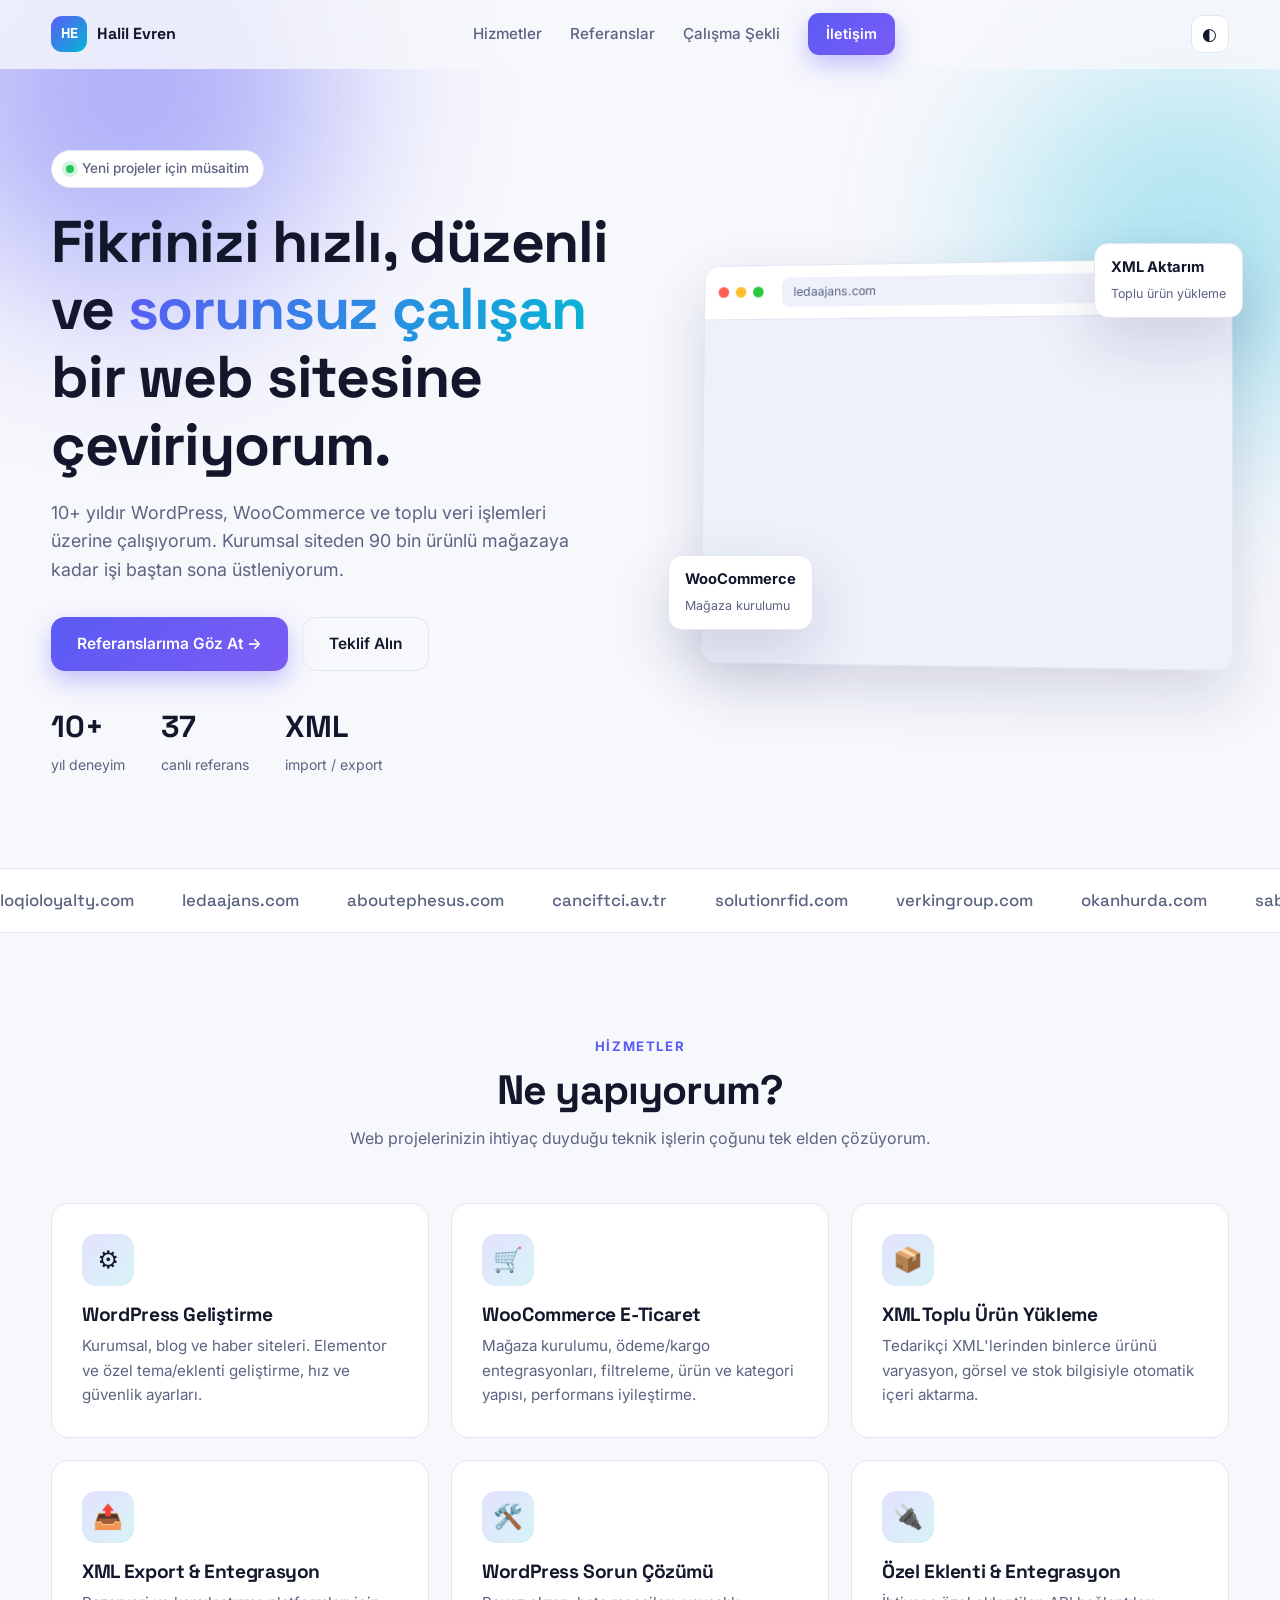
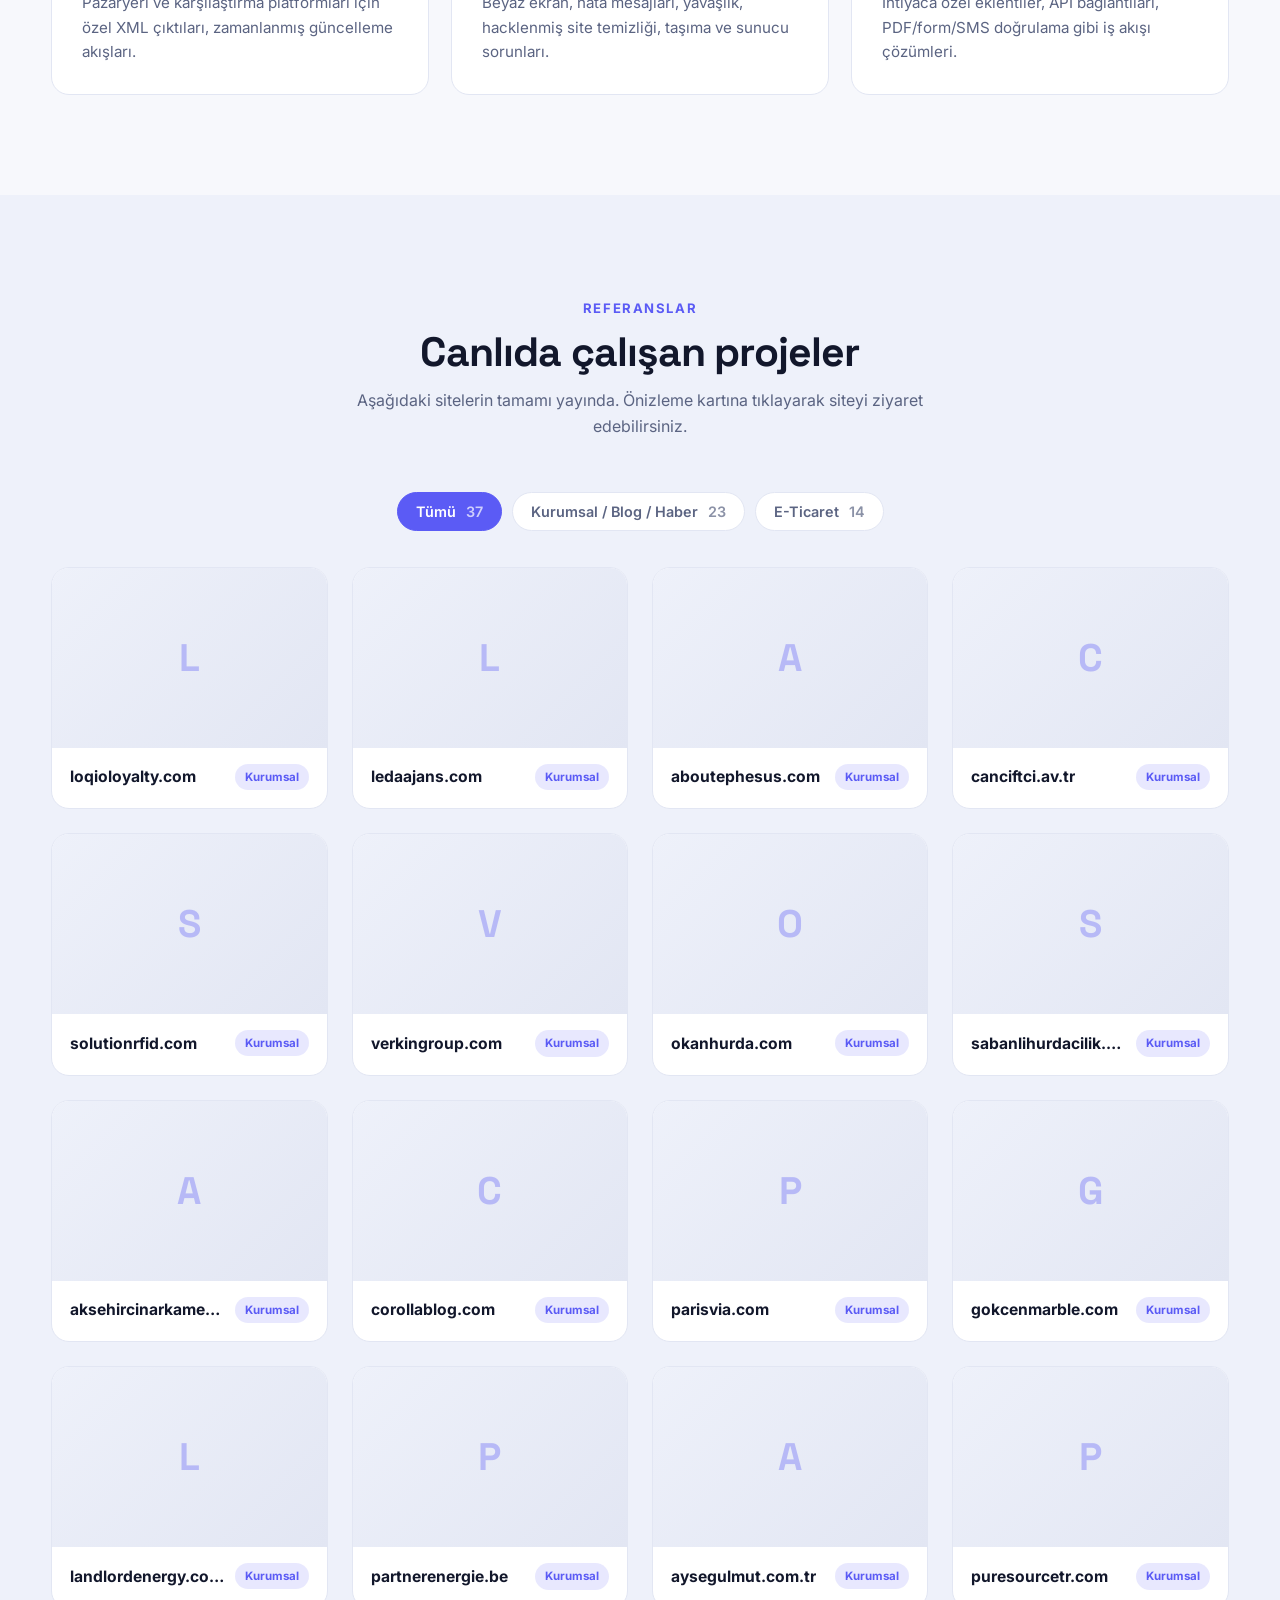
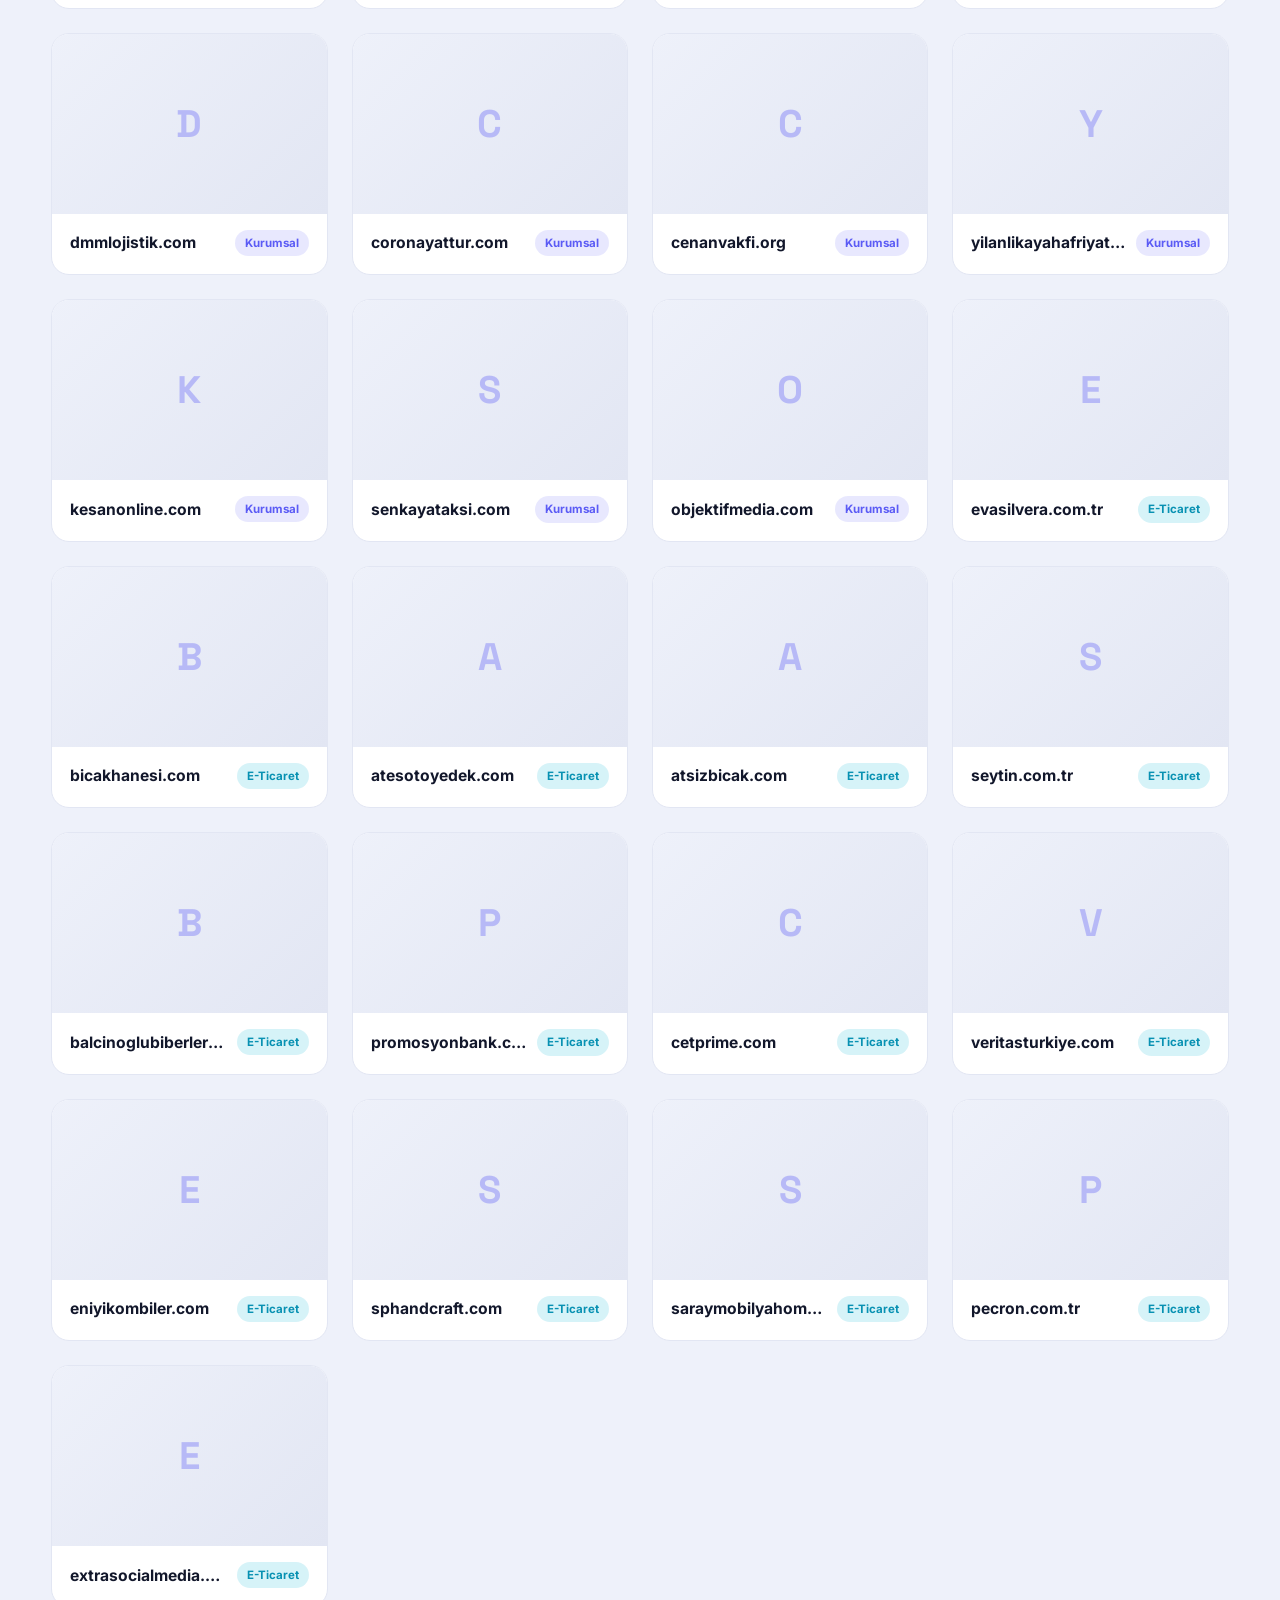
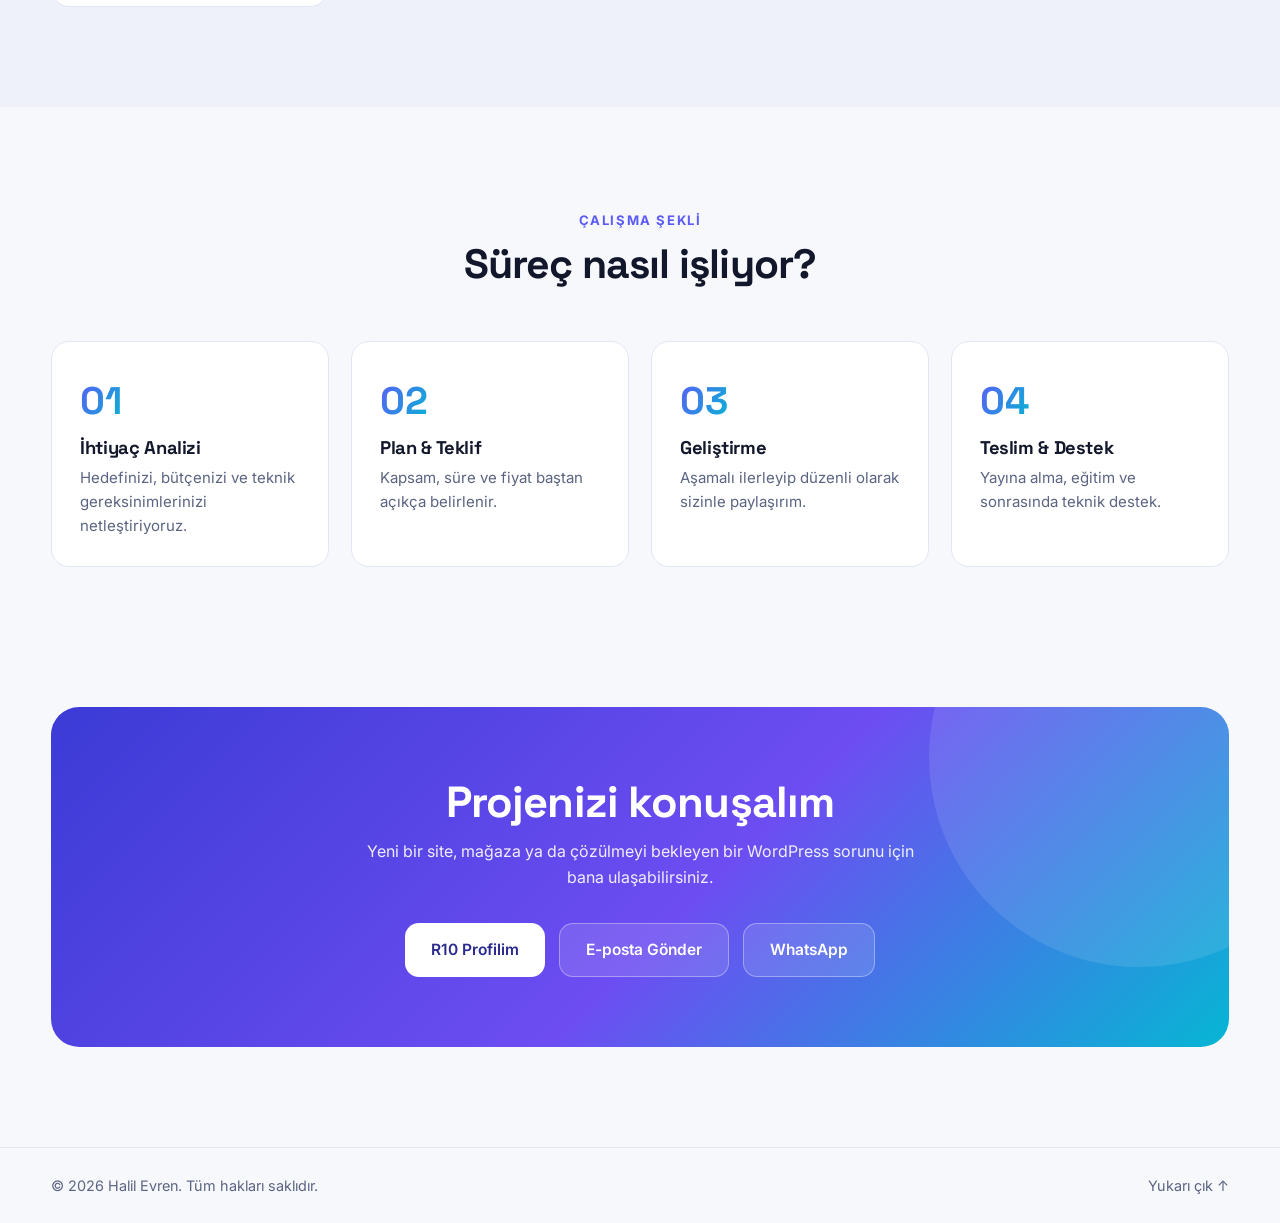
==== index.html @ 87475be0 "Add files via upload" ====
<!DOCTYPE html>
<html lang="tr">
<head>
<meta charset="UTF-8">
<meta name="viewport" content="width=device-width, initial-scale=1">
<title>Halil Evren | WordPress & Web Yazılım Uzmanı</title>
<meta name="description" content="10+ yıllık deneyim: WordPress geliştirme, WooCommerce, XML toplu ürün yükleme, XML export ve WordPress sorun çözümü. 35'ten fazla canlı referans.">
<meta property="og:title" content="Halil Evren | WordPress & Web Yazılım Uzmanı">
<meta property="og:description" content="WordPress, WooCommerce, XML toplu ürün yükleme/export ve sorun çözümü. Referanslarımı inceleyin.">
<meta property="og:type" content="website">
<link rel="preconnect" href="https://fonts.googleapis.com">
<link rel="preconnect" href="https://fonts.gstatic.com" crossorigin>
<link href="https://fonts.googleapis.com/css2?family=Inter:wght@400;500;600;700&family=Space+Grotesk:wght@500;700&display=swap" rel="stylesheet">
<link rel="stylesheet" href="style.css">
</head>
<body>

<header class="nav" id="nav">
  <div class="wrap nav-in">
    <a href="#top" class="logo"><span class="logo-mark">HE</span> Halil Evren</a>
    <nav class="menu" id="menu">
      <a href="#hizmetler">Hizmetler</a>
      <a href="#referanslar">Referanslar</a>
      <a href="#surec">Çalışma Şekli</a>
      <a href="#iletisim" class="btn btn-sm">İletişim</a>
    </nav>
    <div class="nav-tools">
      <button class="icon-btn" id="themeBtn" aria-label="Tema değiştir">◐</button>
      <button class="icon-btn burger" id="burger" aria-label="Menü">☰</button>
    </div>
  </div>
</header>

<main id="top">

<section class="hero">
  <div class="bg-glow g1"></div><div class="bg-glow g2"></div>
  <div class="wrap hero-grid">
    <div class="hero-text">
      <span class="pill"><i class="dot"></i> Yeni projeler için müsaitim</span>
      <h1>Fikrinizi hızlı, düzenli ve <span class="grad">sorunsuz çalışan</span> bir web sitesine çeviriyorum.</h1>
      <p class="lead">10+ yıldır WordPress, WooCommerce ve toplu veri işlemleri üzerine çalışıyorum. Kurumsal siteden 90 bin ürünlü mağazaya kadar işi baştan sona üstleniyorum.</p>
      <div class="cta">
        <a href="#referanslar" class="btn">Referanslarıma Göz At →</a>
        <a href="#iletisim" class="btn btn-ghost">Teklif Alın</a>
      </div>
      <ul class="trust">
        <li><b>10+</b><span>yıl deneyim</span></li>
        <li><b data-count="total">0</b><span>canlı referans</span></li>
        <li><b>XML</b><span>import / export</span></li>
      </ul>
    </div>

    <div class="hero-visual">
      <div class="browser" id="browser">
        <div class="browser-bar">
          <i></i><i></i><i></i>
          <span class="url" id="browserUrl">loqioloyalty.com</span>
        </div>
        <div class="browser-body">
          <img id="browserImg" alt="Referans site önizlemesi" src="">
        </div>
      </div>
      <div class="float-card fc1"><b>WooCommerce</b><small>Mağaza kurulumu</small></div>
      <div class="float-card fc2"><b>XML Aktarım</b><small>Toplu ürün yükleme</small></div>
    </div>
  </div>
</section>

<section class="marquee" aria-hidden="true">
  <div class="marquee-track" id="marquee"></div>
</section>

<section id="hizmetler" class="section">
  <div class="wrap">
    <div class="sec-head">
      <span class="eyebrow">Hizmetler</span>
      <h2>Ne yapıyorum?</h2>
      <p>Web projelerinizin ihtiyaç duyduğu teknik işlerin çoğunu tek elden çözüyorum.</p>
    </div>
    <div class="cards">
      <article class="card">
        <div class="ico">⚙️</div>
        <h3>WordPress Geliştirme</h3>
        <p>Kurumsal, blog ve haber siteleri. Elementor ve özel tema/eklenti geliştirme, hız ve güvenlik ayarları.</p>
      </article>
      <article class="card">
        <div class="ico">🛒</div>
        <h3>WooCommerce E-Ticaret</h3>
        <p>Mağaza kurulumu, ödeme/kargo entegrasyonları, filtreleme, ürün ve kategori yapısı, performans iyileştirme.</p>
      </article>
      <article class="card">
        <div class="ico">📦</div>
        <h3>XML Toplu Ürün Yükleme</h3>
        <p>Tedarikçi XML'lerinden binlerce ürünü varyasyon, görsel ve stok bilgisiyle otomatik içeri aktarma.</p>
      </article>
      <article class="card">
        <div class="ico">📤</div>
        <h3>XML Export & Entegrasyon</h3>
        <p>Pazaryeri ve karşılaştırma platformları için özel XML çıktıları, zamanlanmış güncelleme akışları.</p>
      </article>
      <article class="card">
        <div class="ico">🛠️</div>
        <h3>WordPress Sorun Çözümü</h3>
        <p>Beyaz ekran, hata mesajları, yavaşlık, hacklenmiş site temizliği, taşıma ve sunucu sorunları.</p>
      </article>
      <article class="card">
        <div class="ico">🔌</div>
        <h3>Özel Eklenti & Entegrasyon</h3>
        <p>İhtiyaca özel eklentiler, API bağlantıları, PDF/form/SMS doğrulama gibi iş akışı çözümleri.</p>
      </article>
    </div>
  </div>
</section>

<section id="referanslar" class="section alt">
  <div class="wrap">
    <div class="sec-head">
      <span class="eyebrow">Referanslar</span>
      <h2>Canlıda çalışan projeler</h2>
      <p>Aşağıdaki sitelerin tamamı yayında. Önizleme kartına tıklayarak siteyi ziyaret edebilirsiniz.</p>
    </div>

    <div class="filters" id="filters">
      <button class="chip active" data-f="all">Tümü <em data-count="total">0</em></button>
      <button class="chip" data-f="kurumsal">Kurumsal / Blog / Haber <em data-count="kurumsal">0</em></button>
      <button class="chip" data-f="eticaret">E-Ticaret <em data-count="eticaret">0</em></button>
    </div>

    <div class="grid" id="grid"></div>
  </div>
</section>

<section id="surec" class="section">
  <div class="wrap">
    <div class="sec-head">
      <span class="eyebrow">Çalışma Şekli</span>
      <h2>Süreç nasıl işliyor?</h2>
    </div>
    <ol class="steps">
      <li><span>01</span><h3>İhtiyaç Analizi</h3><p>Hedefinizi, bütçenizi ve teknik gereksinimlerinizi netleştiriyoruz.</p></li>
      <li><span>02</span><h3>Plan & Teklif</h3><p>Kapsam, süre ve fiyat baştan açıkça belirlenir.</p></li>
      <li><span>03</span><h3>Geliştirme</h3><p>Aşamalı ilerleyip düzenli olarak sizinle paylaşırım.</p></li>
      <li><span>04</span><h3>Teslim & Destek</h3><p>Yayına alma, eğitim ve sonrasında teknik destek.</p></li>
    </ol>
  </div>
</section>

<section id="iletisim" class="section cta-sec">
  <div class="wrap">
    <div class="cta-box">
      <h2>Projenizi konuşalım</h2>
      <p>Yeni bir site, mağaza ya da çözülmeyi bekleyen bir WordPress sorunu için bana ulaşabilirsiniz.</p>
      <div class="cta">
        <a class="btn btn-light" href="https://www.r10.net/profil/124264-halilevren.html" target="_blank" rel="noopener">R10 Profilim</a>
        <a class="btn btn-ghost-light" href="mailto:ORNEK@EPOSTA.COM">E-posta Gönder</a>
        <a class="btn btn-ghost-light" href="https://wa.me/90XXXXXXXXXX" target="_blank" rel="noopener">WhatsApp</a>
      </div>
    </div>
  </div>
</section>

</main>

<footer class="footer">
  <div class="wrap foot-in">
    <span>© <span id="year"></span> Halil Evren. Tüm hakları saklıdır.</span>
    <a href="#top">Yukarı çık ↑</a>
  </div>
</footer>

<script src="script.js"></script>
</body>
</html>
---- style.css ----
:root{
  --bg:#f7f8fc; --bg2:#ffffff; --alt:#eef1fa; --text:#12172b; --muted:#5b6482;
  --line:#e2e6f3; --brand:#5b5bf5; --brand2:#06b6d4; --card:#ffffff;
  --shadow:0 10px 30px rgba(30,40,100,.08); --shadow-lg:0 24px 60px rgba(30,40,100,.16);
  --r:18px;
}
[data-theme="dark"]{
  --bg:#0b1020; --bg2:#10162b; --alt:#0e1428; --text:#eef1ff; --muted:#9aa4c7;
  --line:#1f2848; --card:#121a33;
  --shadow:0 10px 30px rgba(0,0,0,.35); --shadow-lg:0 24px 60px rgba(0,0,0,.5);
}
*{box-sizing:border-box;margin:0;padding:0}
html{scroll-behavior:smooth;scroll-padding-top:80px}
body{font-family:'Inter',system-ui,sans-serif;background:var(--bg);color:var(--text);line-height:1.6;-webkit-font-smoothing:antialiased;transition:background .3s,color .3s}
h1,h2,h3{font-family:'Space Grotesk','Inter',sans-serif;line-height:1.15;letter-spacing:-.02em}
a{color:inherit;text-decoration:none}
img{max-width:100%;display:block}
.wrap{width:min(1180px,92%);margin:0 auto}

/* NAV */
.nav{position:fixed;inset:0 0 auto 0;z-index:50;backdrop-filter:blur(14px);background:color-mix(in srgb,var(--bg) 80%,transparent);border-bottom:1px solid transparent;transition:border-color .3s}
.nav.scrolled{border-color:var(--line)}
.nav-in{display:flex;align-items:center;justify-content:space-between;height:68px}
.logo{display:flex;align-items:center;gap:10px;font-weight:700;font-family:'Space Grotesk'}
.logo-mark{display:grid;place-items:center;width:36px;height:36px;border-radius:11px;background:linear-gradient(135deg,var(--brand),var(--brand2));color:#fff;font-size:.9rem}
.menu{display:flex;align-items:center;gap:28px;font-weight:500;font-size:.95rem}
.menu a:not(.btn){color:var(--muted);transition:color .2s}
.menu a:not(.btn):hover{color:var(--text)}
.nav-tools{display:flex;gap:8px}
.icon-btn{width:38px;height:38px;border-radius:11px;border:1px solid var(--line);background:var(--card);color:var(--text);cursor:pointer;font-size:1.05rem}
.burger{display:none}

/* BUTTONS */
.btn{display:inline-flex;align-items:center;gap:8px;padding:14px 26px;border-radius:14px;font-weight:600;font-size:.97rem;color:#fff;background:linear-gradient(135deg,var(--brand),#7a5bf5);box-shadow:0 10px 24px rgba(91,91,245,.35);transition:transform .2s,box-shadow .2s;border:0;cursor:pointer}
.btn:hover{transform:translateY(-2px);box-shadow:0 14px 30px rgba(91,91,245,.45)}
.btn-sm{padding:9px 18px;font-size:.9rem;border-radius:11px}
.btn-ghost{background:transparent;color:var(--text);border:1px solid var(--line);box-shadow:none}
.btn-ghost:hover{box-shadow:none;border-color:var(--brand)}
.btn-light{background:#fff;color:#2a2a8f;box-shadow:none}
.btn-ghost-light{background:rgba(255,255,255,.12);color:#fff;border:1px solid rgba(255,255,255,.35);box-shadow:none}

/* HERO */
.hero{position:relative;padding:150px 0 90px;overflow:hidden}
.bg-glow{position:absolute;border-radius:50%;filter:blur(90px);opacity:.45;z-index:0}
.g1{width:420px;height:420px;background:var(--brand);top:-120px;left:-80px}
.g2{width:380px;height:380px;background:var(--brand2);right:-100px;top:60px;opacity:.3}
.hero-grid{position:relative;z-index:1;display:grid;grid-template-columns:1.05fr .95fr;gap:56px;align-items:center}
.pill{display:inline-flex;align-items:center;gap:8px;padding:7px 14px;border:1px solid var(--line);background:var(--card);border-radius:999px;font-size:.85rem;color:var(--muted);font-weight:500}
.dot{width:8px;height:8px;border-radius:50%;background:#22c55e;box-shadow:0 0 0 4px rgba(34,197,94,.2)}
h1{font-size:clamp(2.2rem,4.6vw,3.7rem);margin:20px 0}
.grad{background:linear-gradient(120deg,var(--brand),var(--brand2));-webkit-background-clip:text;background-clip:text;color:transparent}
.lead{font-size:1.12rem;color:var(--muted);max-width:560px}
.cta{display:flex;flex-wrap:wrap;gap:14px;margin:32px 0}
.trust{display:flex;gap:36px;list-style:none;margin-top:8px}
.trust b{display:block;font-family:'Space Grotesk';font-size:1.9rem}
.trust span{color:var(--muted);font-size:.88rem}

.hero-visual{position:relative}
.browser{background:var(--card);border:1px solid var(--line);border-radius:16px;box-shadow:var(--shadow-lg);overflow:hidden;transform:perspective(1400px) rotateY(-6deg) rotateX(2deg);transition:transform .5s}
.browser:hover{transform:none}
.browser-bar{display:flex;align-items:center;gap:7px;padding:12px 14px;border-bottom:1px solid var(--line);background:var(--bg2)}
.browser-bar i{width:11px;height:11px;border-radius:50%;background:#ff5f57}
.browser-bar i:nth-child(2){background:#febc2e}.browser-bar i:nth-child(3){background:#28c840}
.url{margin-left:12px;flex:1;background:var(--alt);padding:5px 12px;border-radius:8px;font-size:.78rem;color:var(--muted);white-space:nowrap;overflow:hidden;text-overflow:ellipsis}
.browser-body{aspect-ratio:16/10.5;background:var(--alt);overflow:hidden}
.browser-body img{width:100%;height:100%;object-fit:cover;object-position:top;transition:opacity .5s}
.float-card{position:absolute;background:var(--card);border:1px solid var(--line);border-radius:14px;padding:12px 16px;box-shadow:var(--shadow-lg);animation:float 6s ease-in-out infinite}
.float-card b{display:block;font-size:.92rem}.float-card small{color:var(--muted);font-size:.78rem}
.fc1{left:-28px;bottom:36px}
.fc2{right:-14px;top:-18px;animation-delay:-3s}
@keyframes float{50%{transform:translateY(-10px)}}

/* MARQUEE */
.marquee{border-block:1px solid var(--line);background:var(--bg2);overflow:hidden;padding:18px 0}
.marquee-track{display:flex;gap:48px;width:max-content;animation:scroll 55s linear infinite}
.marquee-track span{font-family:'Space Grotesk';font-weight:500;color:var(--muted);white-space:nowrap;font-size:1.05rem}
@keyframes scroll{to{transform:translateX(-50%)}}

/* SECTIONS */
.section{padding:100px 0}
.section.alt{background:var(--alt)}
.sec-head{text-align:center;max-width:640px;margin:0 auto 52px}
.eyebrow{display:inline-block;color:var(--brand);font-weight:700;font-size:.82rem;text-transform:uppercase;letter-spacing:.12em;margin-bottom:10px}
.sec-head h2{font-size:clamp(1.9rem,3.2vw,2.7rem);margin-bottom:12px}
.sec-head p{color:var(--muted)}

.cards{display:grid;grid-template-columns:repeat(3,1fr);gap:22px}
.card{background:var(--card);border:1px solid var(--line);border-radius:var(--r);padding:30px;transition:transform .25s,box-shadow .25s,border-color .25s}
.card:hover{transform:translateY(-6px);box-shadow:var(--shadow);border-color:color-mix(in srgb,var(--brand) 45%,var(--line))}
.ico{width:52px;height:52px;display:grid;place-items:center;font-size:1.5rem;border-radius:14px;background:linear-gradient(135deg,color-mix(in srgb,var(--brand) 18%,transparent),color-mix(in srgb,var(--brand2) 18%,transparent));margin-bottom:18px}
.card h3{font-size:1.2rem;margin-bottom:8px}
.card p{color:var(--muted);font-size:.95rem}

/* FILTERS / GRID */
.filters{display:flex;flex-wrap:wrap;justify-content:center;gap:10px;margin-bottom:36px}
.chip{padding:10px 18px;border-radius:999px;border:1px solid var(--line);background:var(--card);color:var(--muted);font-weight:600;font-size:.9rem;cursor:pointer;transition:.2s;font-family:inherit}
.chip em{font-style:normal;margin-left:6px;opacity:.7}
.chip:hover{color:var(--text);border-color:var(--brand)}
.chip.active{background:var(--brand);color:#fff;border-color:var(--brand)}
.grid{display:grid;grid-template-columns:repeat(auto-fill,minmax(270px,1fr));gap:24px}
.ref{display:flex;flex-direction:column;background:var(--card);border:1px solid var(--line);border-radius:var(--r);overflow:hidden;transition:transform .3s,box-shadow .3s}
.ref:hover{transform:translateY(-8px);box-shadow:var(--shadow-lg)}
.ref.hide{display:none}
.shot{position:relative;aspect-ratio:16/10.5;background:linear-gradient(135deg,var(--alt),var(--line));overflow:hidden}
.shot img{width:100%;height:100%;object-fit:cover;object-position:top;transition:transform 4s ease-out,opacity .4s;opacity:0}
.shot img.ok{opacity:1}
.ref:hover .shot img{transform:scale(1.06)}
.shot .ph{position:absolute;inset:0;display:grid;place-items:center;font-family:'Space Grotesk';font-size:2.4rem;font-weight:700;color:color-mix(in srgb,var(--brand) 35%,transparent)}
.overlay{position:absolute;inset:0;display:grid;place-items:center;background:rgba(20,24,60,.55);opacity:0;transition:.3s}
.overlay span{background:#fff;color:#1b1f4b;padding:10px 18px;border-radius:999px;font-weight:600;font-size:.88rem}
.ref:hover .overlay{opacity:1}
.ref-info{padding:16px 18px 18px;display:flex;justify-content:space-between;align-items:center;gap:10px}
.ref-info b{font-size:.98rem;overflow:hidden;text-overflow:ellipsis;white-space:nowrap}
.tag{flex-shrink:0;font-size:.72rem;font-weight:700;padding:4px 10px;border-radius:999px;background:color-mix(in srgb,var(--brand) 14%,transparent);color:var(--brand)}
.tag.shop{background:color-mix(in srgb,var(--brand2) 16%,transparent);color:#0891b2}

/* STEPS */
.steps{list-style:none;display:grid;grid-template-columns:repeat(4,1fr);gap:22px;counter-reset:s}
.steps li{position:relative;padding:28px;background:var(--card);border:1px solid var(--line);border-radius:var(--r)}
.steps span{font-family:'Space Grotesk';font-size:2.4rem;font-weight:700;background:linear-gradient(120deg,var(--brand),var(--brand2));-webkit-background-clip:text;background-clip:text;color:transparent}
.steps h3{margin:6px 0 8px;font-size:1.15rem}
.steps p{color:var(--muted);font-size:.94rem}

/* CTA */
.cta-sec{padding-top:40px}
.cta-box{text-align:center;padding:70px 30px;border-radius:28px;color:#fff;background:linear-gradient(135deg,#3b3bd6,#6d4df2 55%,#06b6d4);position:relative;overflow:hidden}
.cta-box::after{content:"";position:absolute;width:420px;height:420px;border-radius:50%;background:rgba(255,255,255,.1);right:-120px;top:-160px}
.cta-box h2{font-size:clamp(1.9rem,3.4vw,2.8rem);margin-bottom:12px;position:relative}
.cta-box p{opacity:.9;max-width:560px;margin:0 auto;position:relative}
.cta-box .cta{justify-content:center;position:relative;margin-bottom:0}

.footer{border-top:1px solid var(--line);padding:26px 0;color:var(--muted);font-size:.9rem}
.foot-in{display:flex;justify-content:space-between;gap:12px;flex-wrap:wrap}

.reveal{opacity:0;transform:translateY(24px);transition:opacity .7s,transform .7s}
.reveal.in{opacity:1;transform:none}

@media(max-width:960px){
  .hero{padding-top:120px}
  .hero-grid{grid-template-columns:1fr}
  .browser{transform:none}
  .fc1{left:8px}.fc2{right:8px}
  .cards{grid-template-columns:1fr 1fr}
  .steps{grid-template-columns:1fr 1fr}
}
@media(max-width:680px){
  .burger{display:block}
  .menu{position:fixed;inset:68px 0 auto 0;flex-direction:column;align-items:flex-start;gap:0;background:var(--bg2);border-bottom:1px solid var(--line);padding:10px 5%;display:none}
  .menu.open{display:flex}
  .menu a{padding:14px 0;width:100%}
  .menu .btn{width:auto;margin:8px 0}
  .cards,.steps{grid-template-columns:1fr}
  .section{padding:72px 0}
  .trust{gap:22px}
}
@media(prefers-reduced-motion:reduce){*{animation:none!important;transition:none!important}}
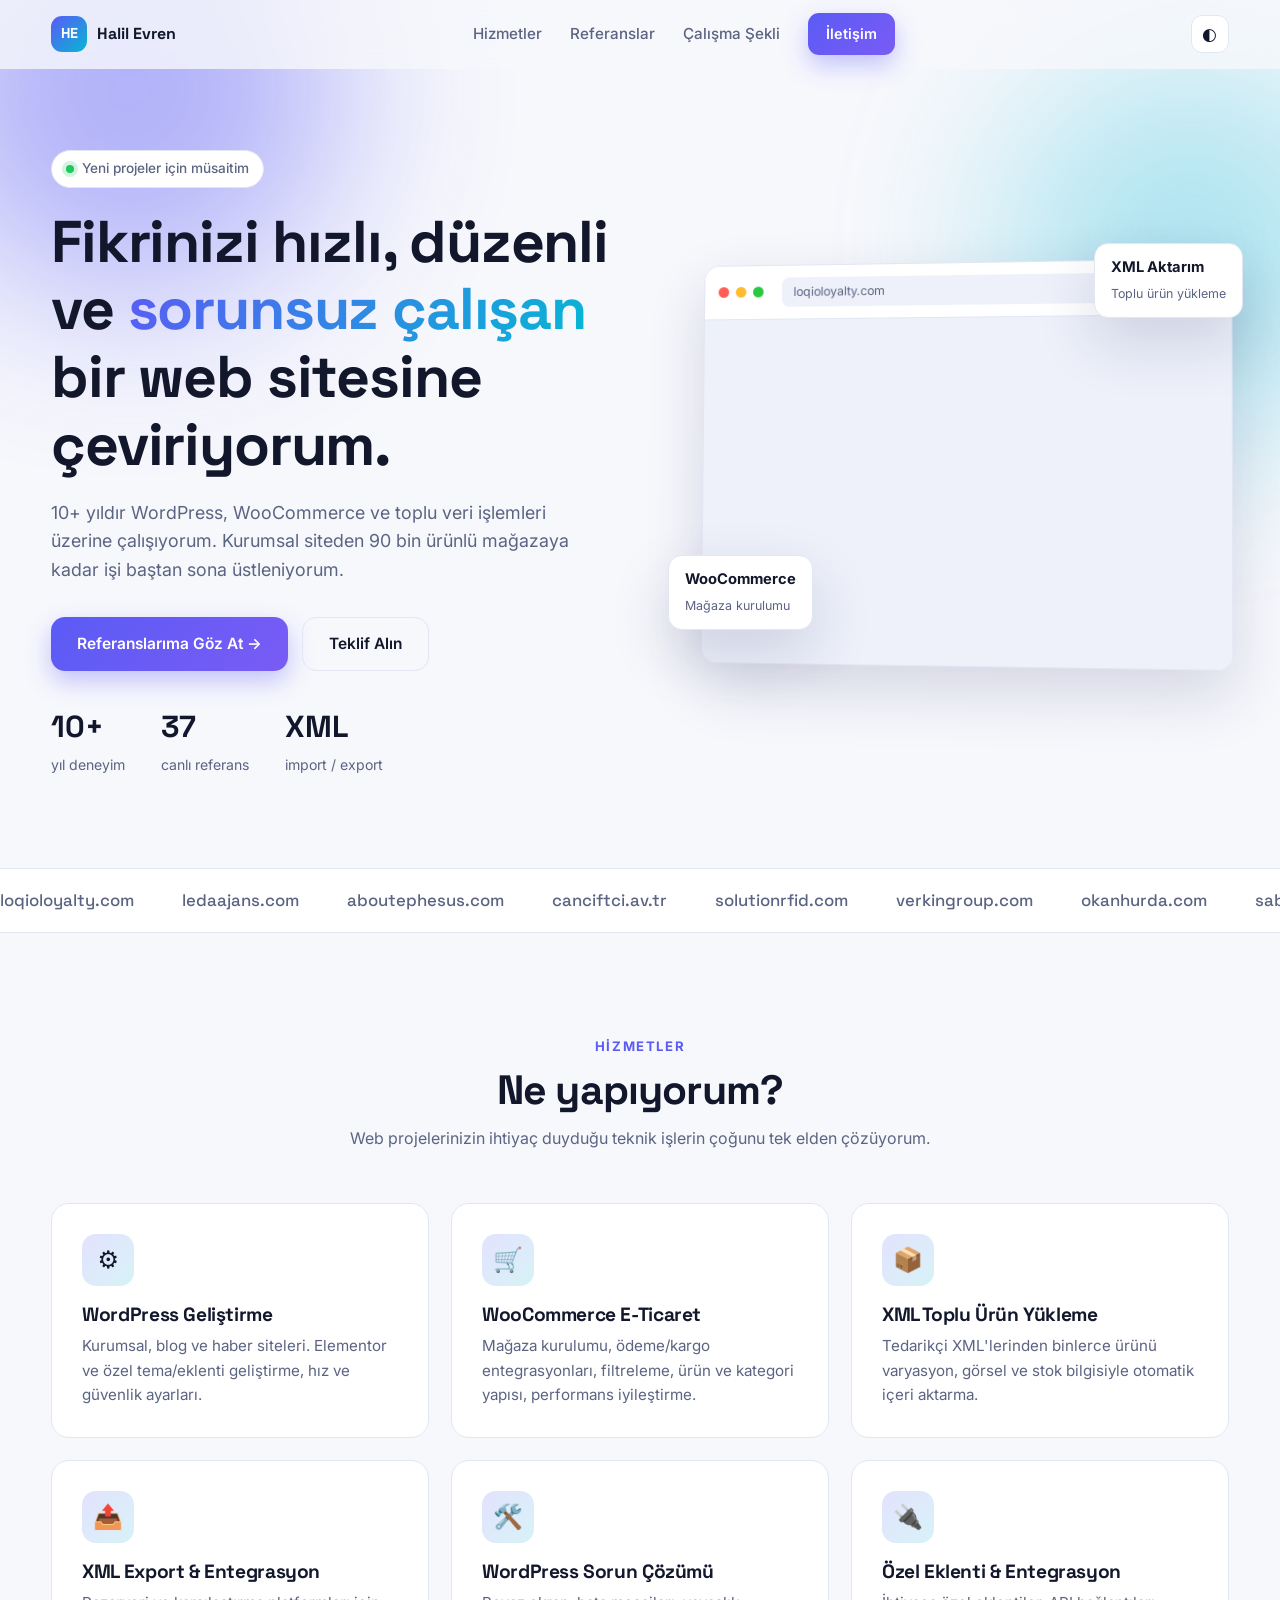
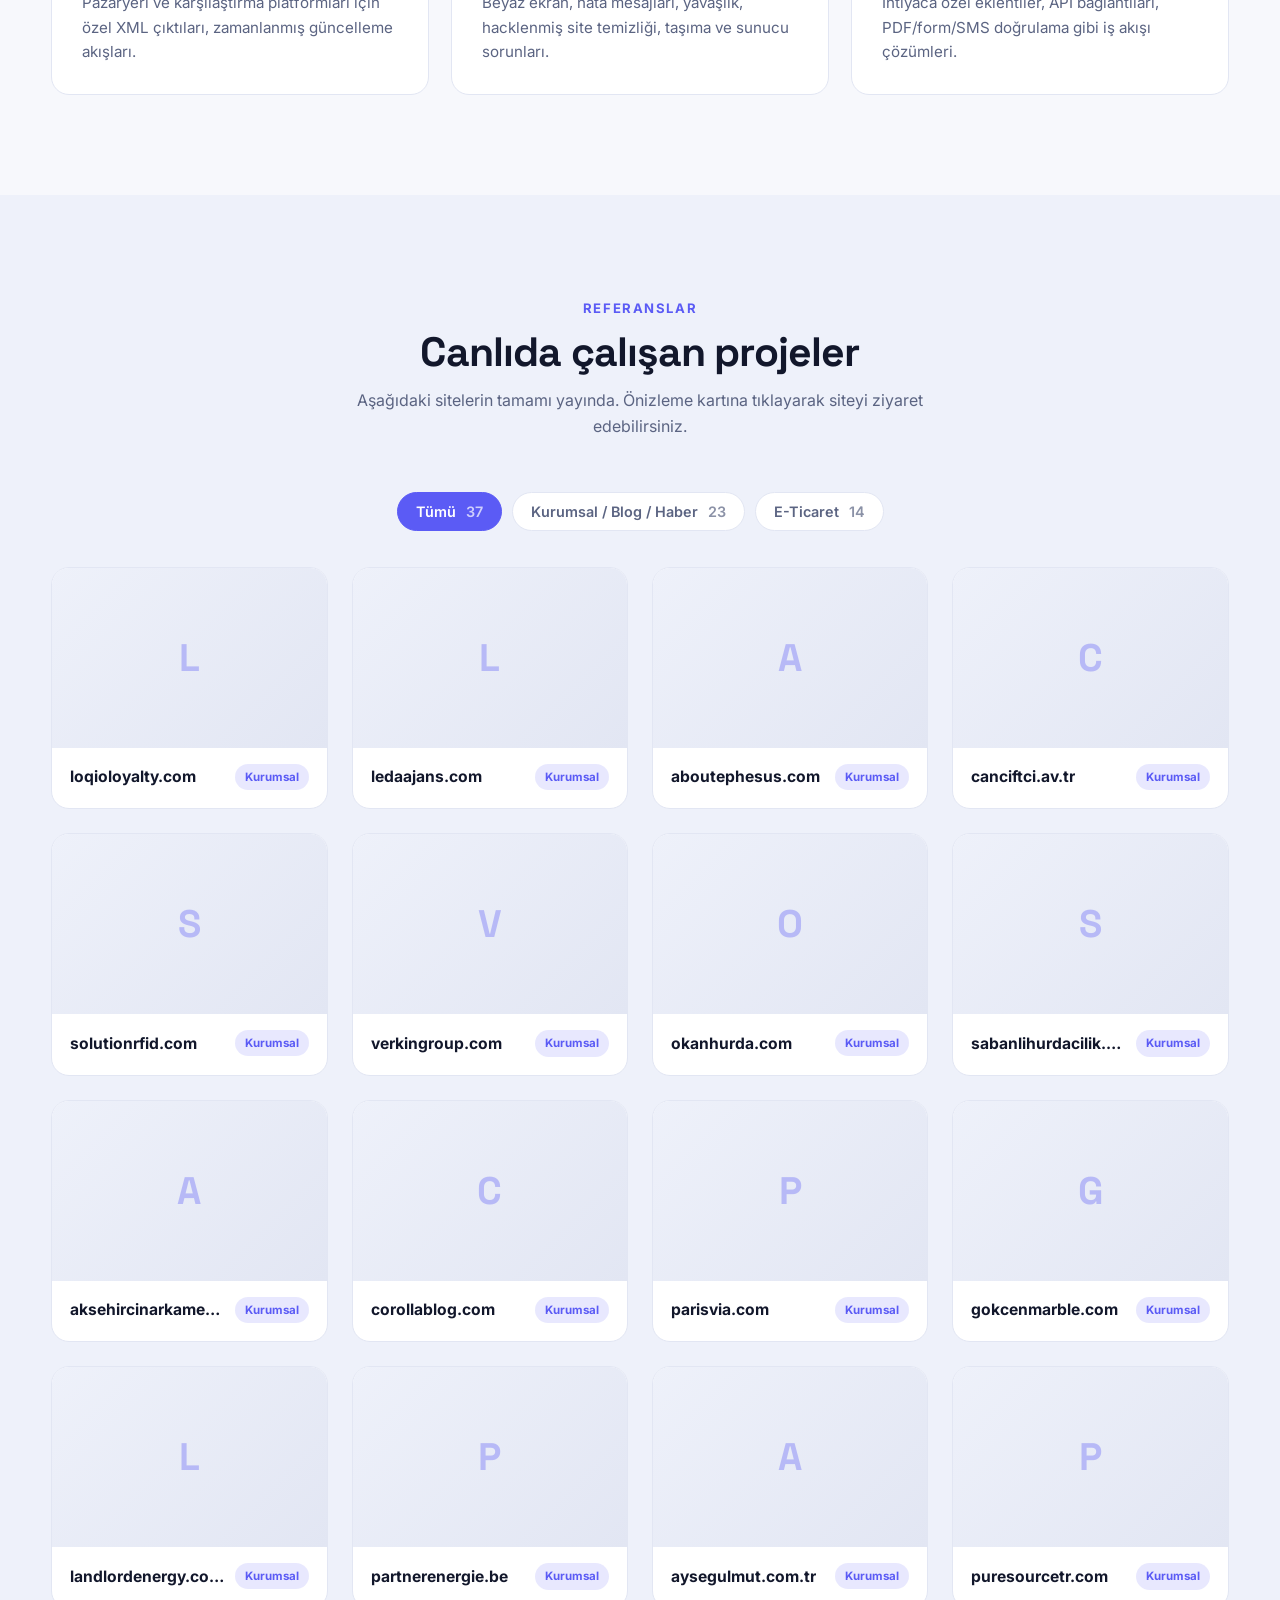
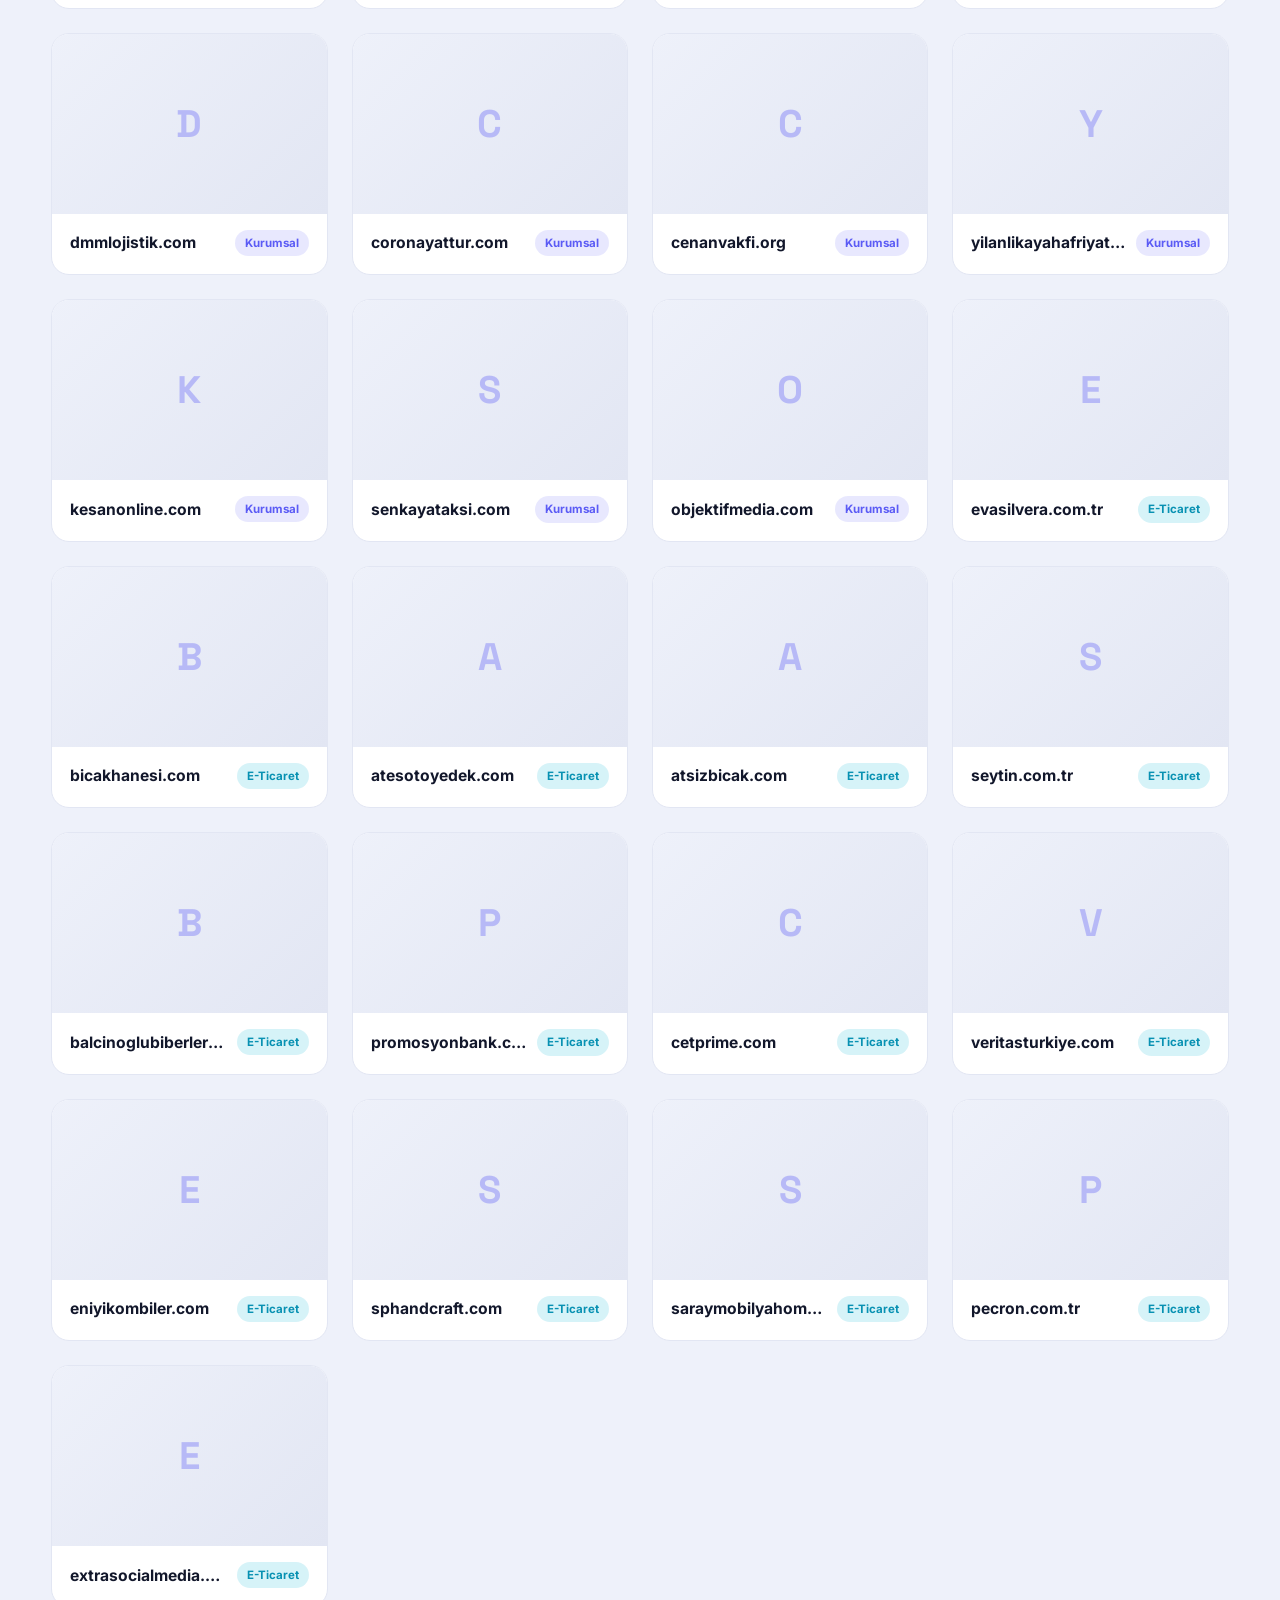
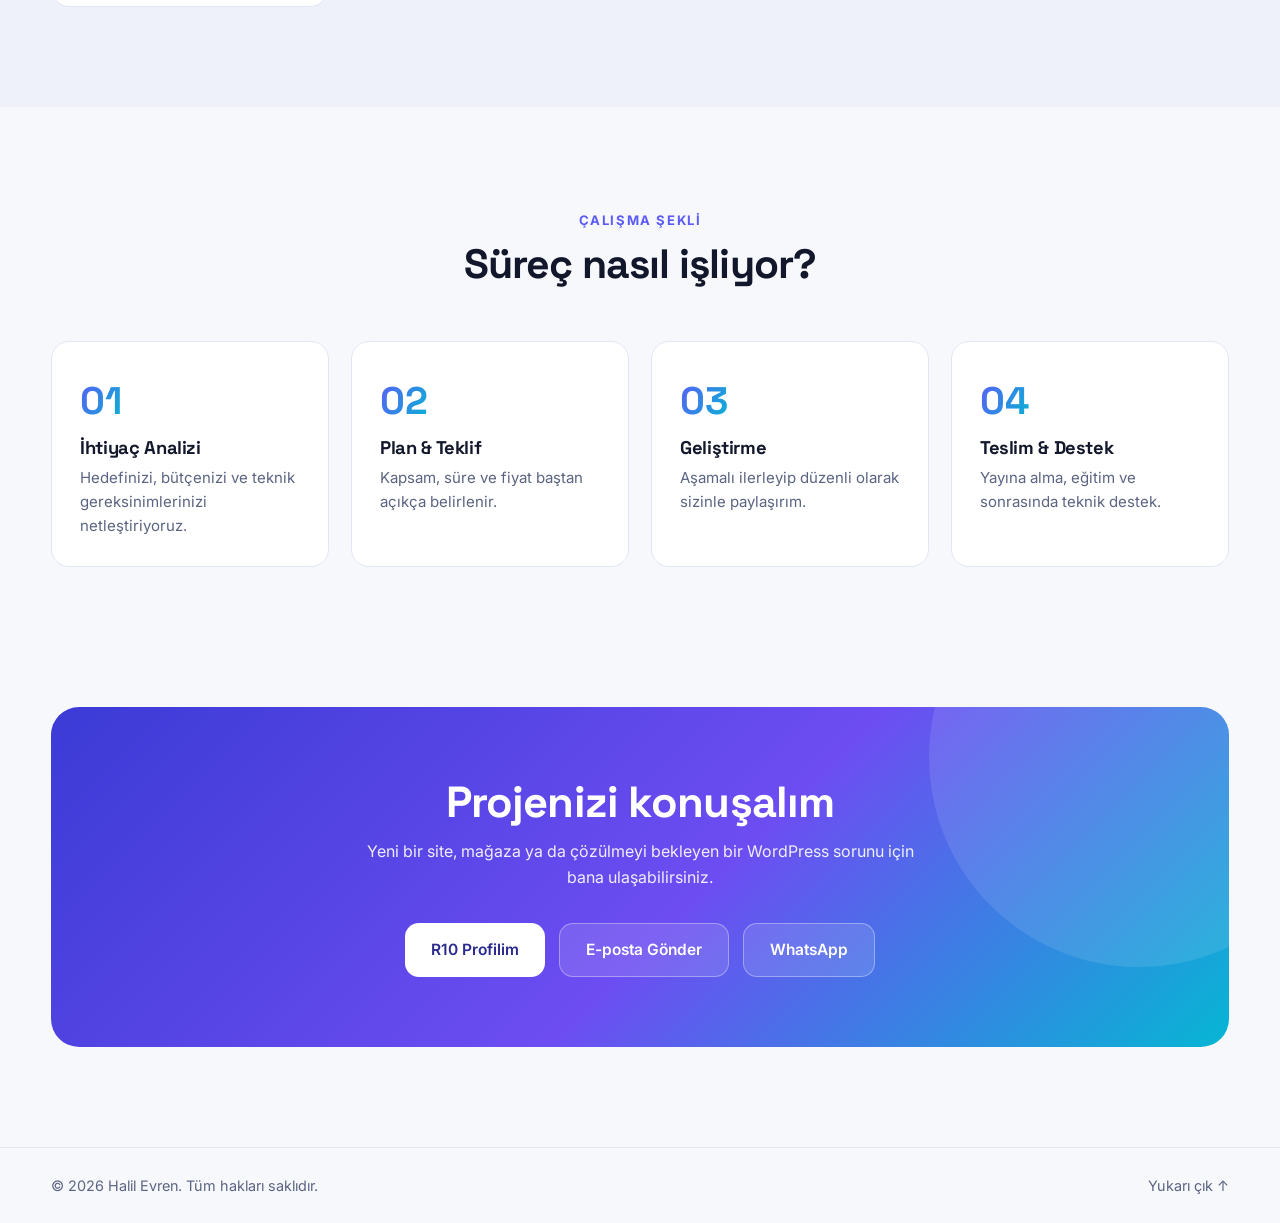
==== commit f189103d: "Update index.html" ====
--- a/index.html
+++ b/index.html
@@ -4,7 +4,7 @@
 <meta charset="UTF-8">
 <meta name="viewport" content="width=device-width, initial-scale=1">
 <title>Halil Evren | WordPress & Web Yazılım Uzmanı</title>
-<meta name="description" content="10+ yıllık deneyim: WordPress geliştirme, WooCommerce, XML toplu ürün yükleme, XML export ve WordPress sorun çözümü. 35'ten fazla canlı referans.">
+<meta name="description" content="10+ yıllık deneyim: WordPress geliştirme, WooCommerce, XML toplu ürün yükleme, XML export ve WordPress sorun çözümü. 40'tan fazla canlı referans.">
 <meta property="og:title" content="Halil Evren | WordPress & Web Yazılım Uzmanı">
 <meta property="og:description" content="WordPress, WooCommerce, XML toplu ürün yükleme/export ve sorun çözümü. Referanslarımı inceleyin.">
 <meta property="og:type" content="website">
@@ -153,8 +153,8 @@
       <p>Yeni bir site, mağaza ya da çözülmeyi bekleyen bir WordPress sorunu için bana ulaşabilirsiniz.</p>
       <div class="cta">
         <a class="btn btn-light" href="https://www.r10.net/profil/124264-halilevren.html" target="_blank" rel="noopener">R10 Profilim</a>
-        <a class="btn btn-ghost-light" href="mailto:ORNEK@EPOSTA.COM">E-posta Gönder</a>
-        <a class="btn btn-ghost-light" href="https://wa.me/90XXXXXXXXXX" target="_blank" rel="noopener">WhatsApp</a>
+        <a class="btn btn-ghost-light" href="mailto:halilevren@gmail.com">E-posta Gönder</a>
+        <a class="btn btn-ghost-light" href="https://wa.me/905550176270" target="_blank" rel="noopener">WhatsApp</a>
       </div>
     </div>
   </div>
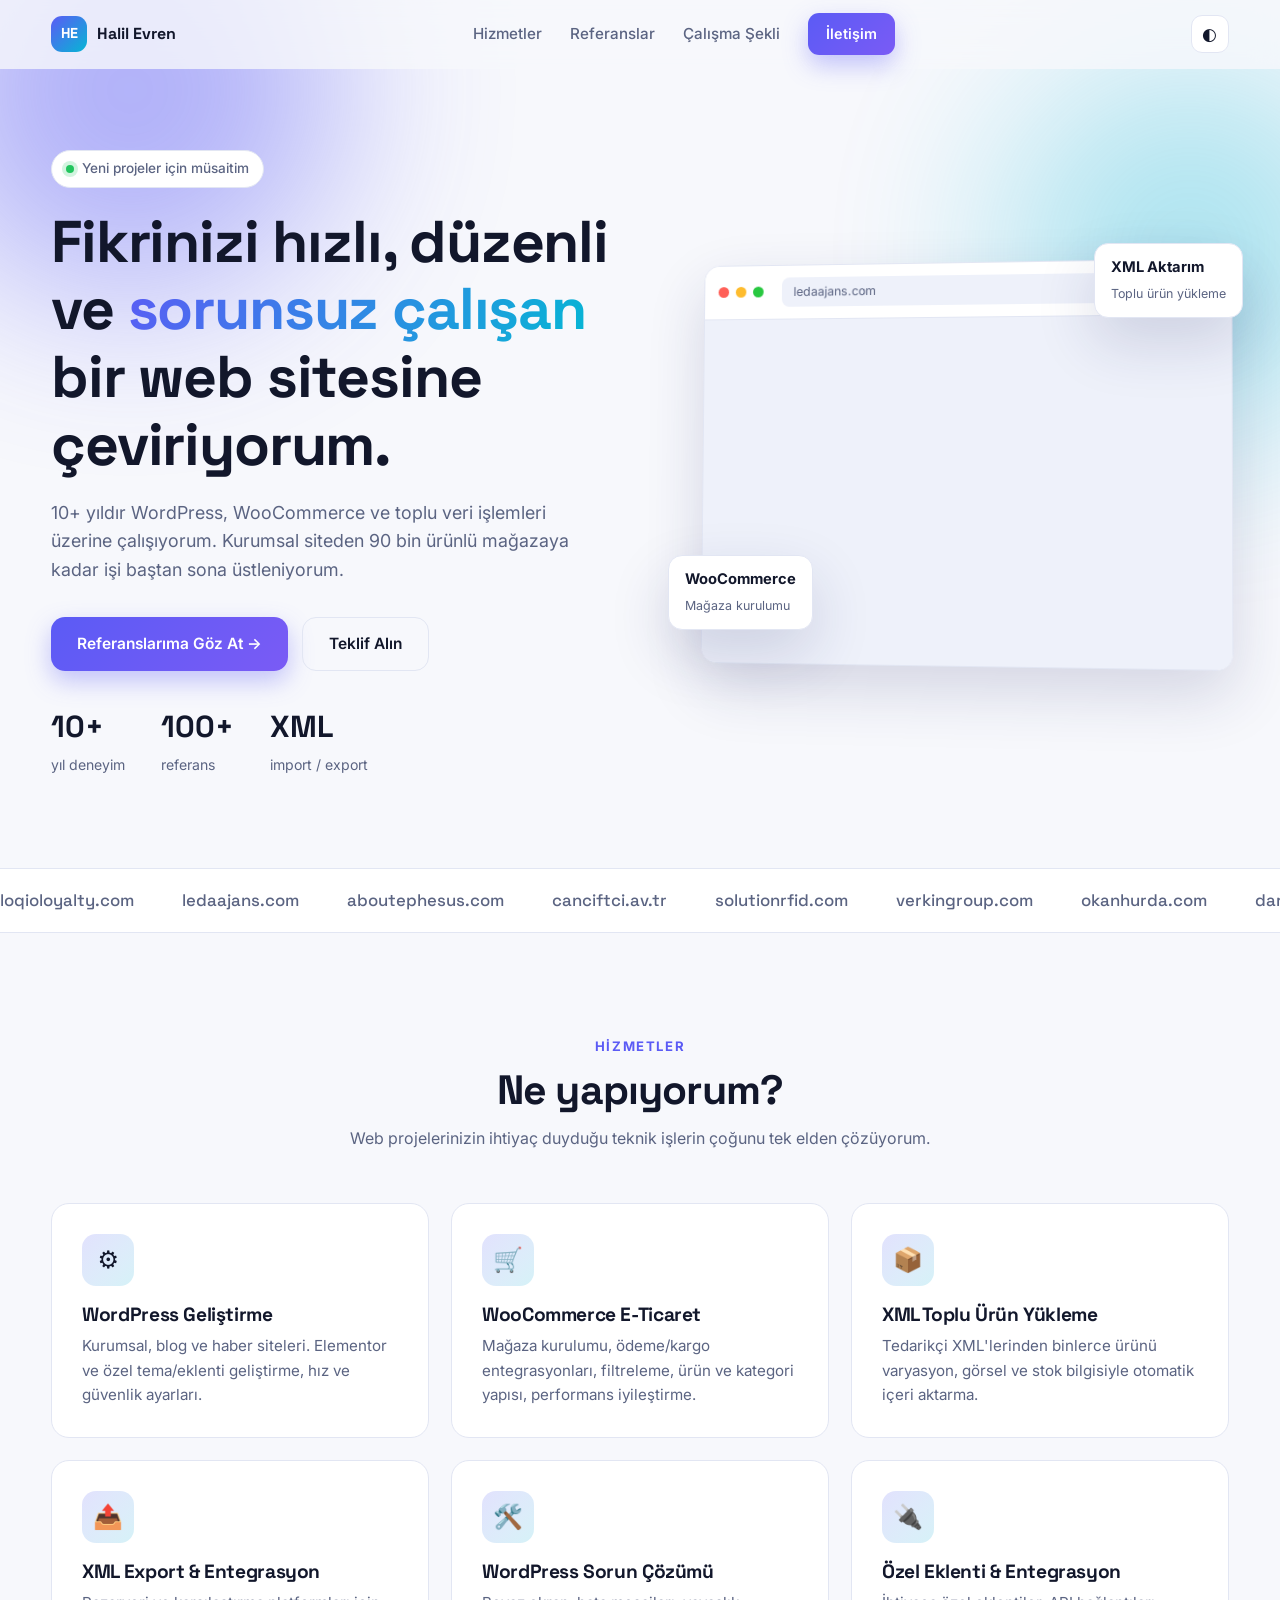
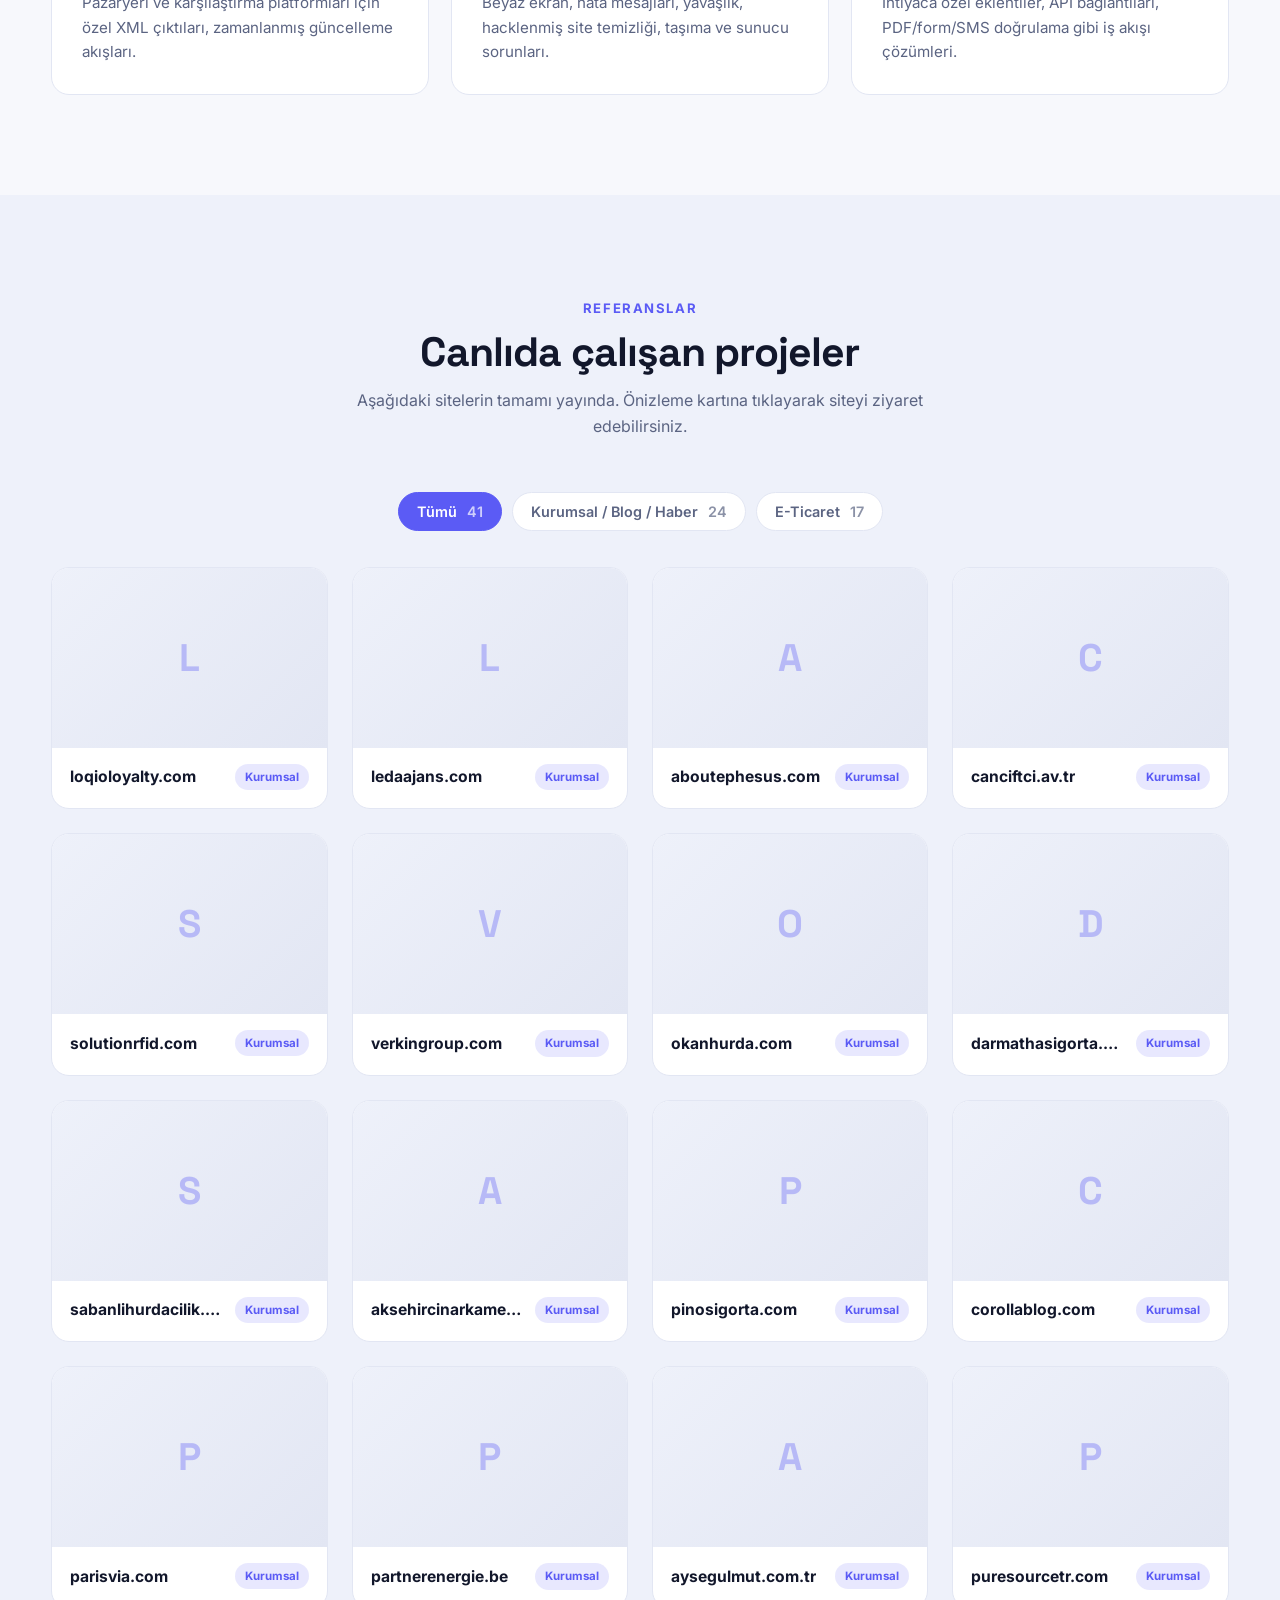
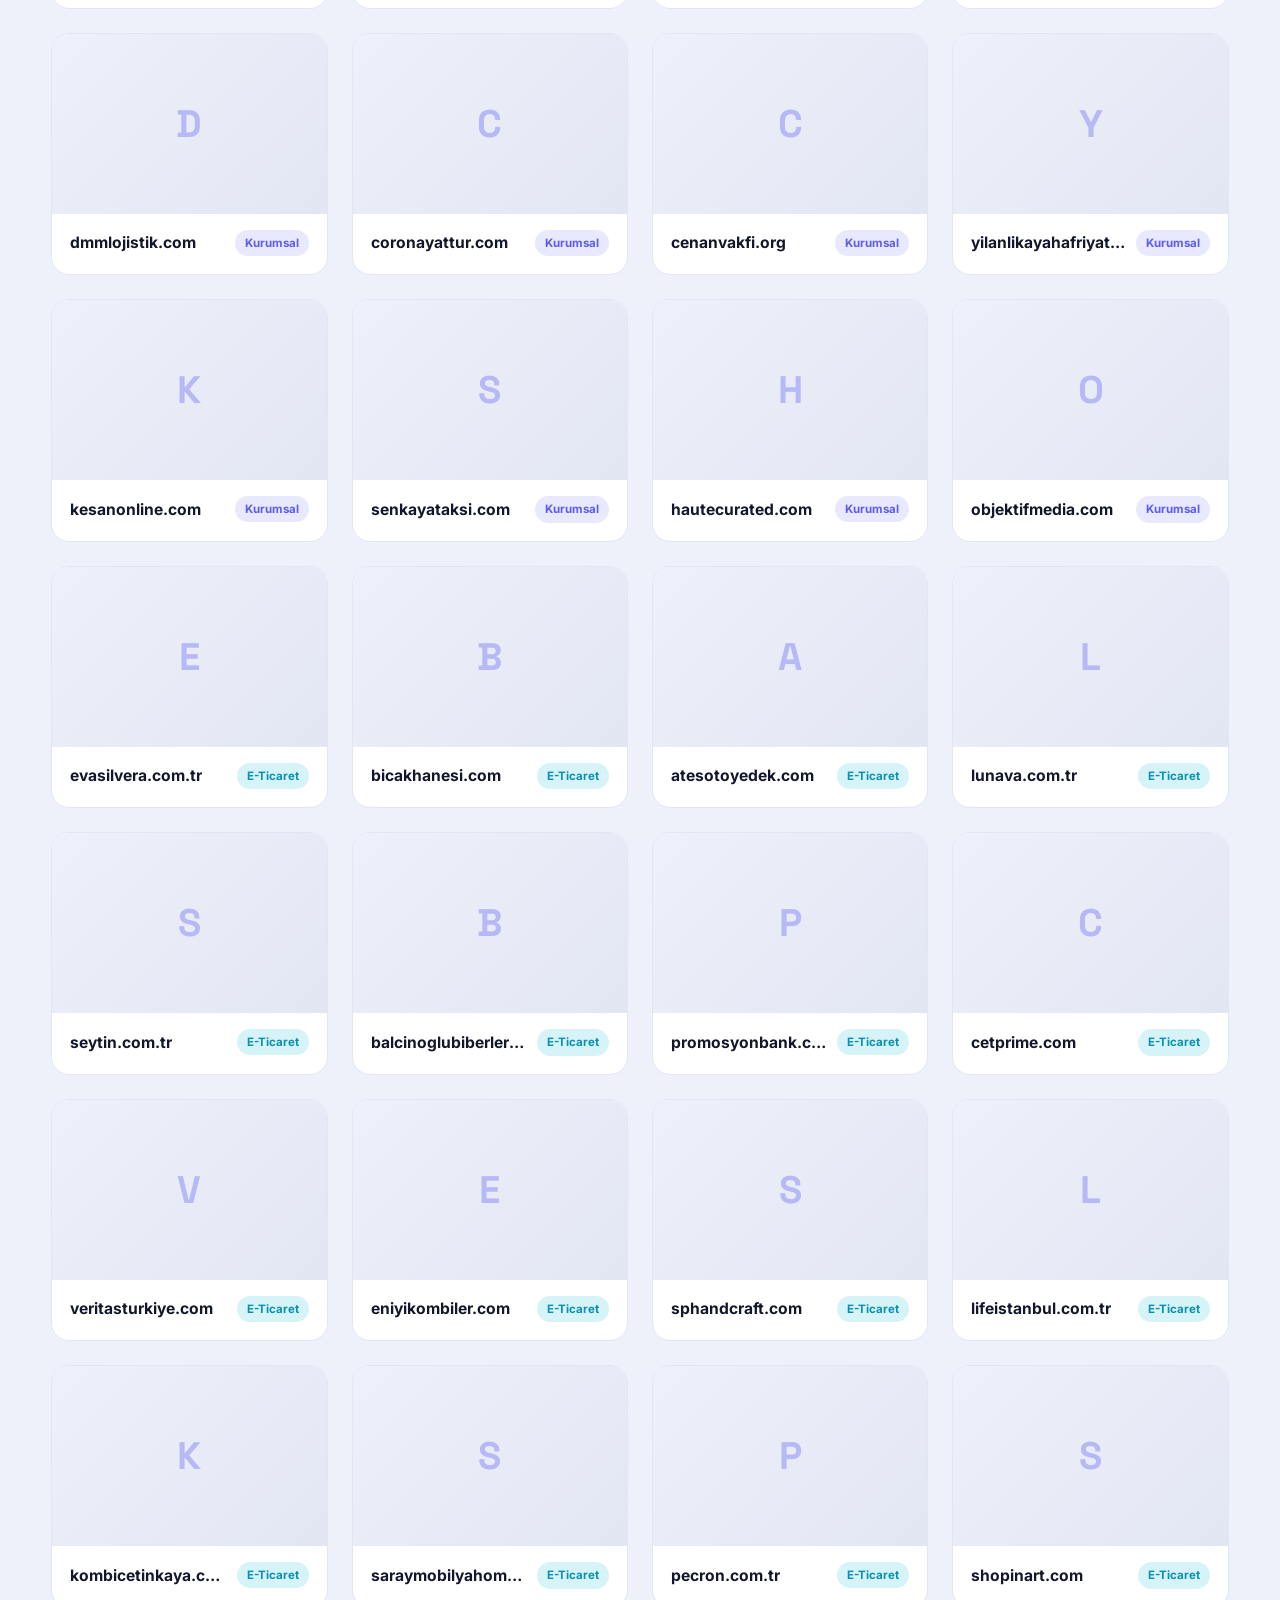
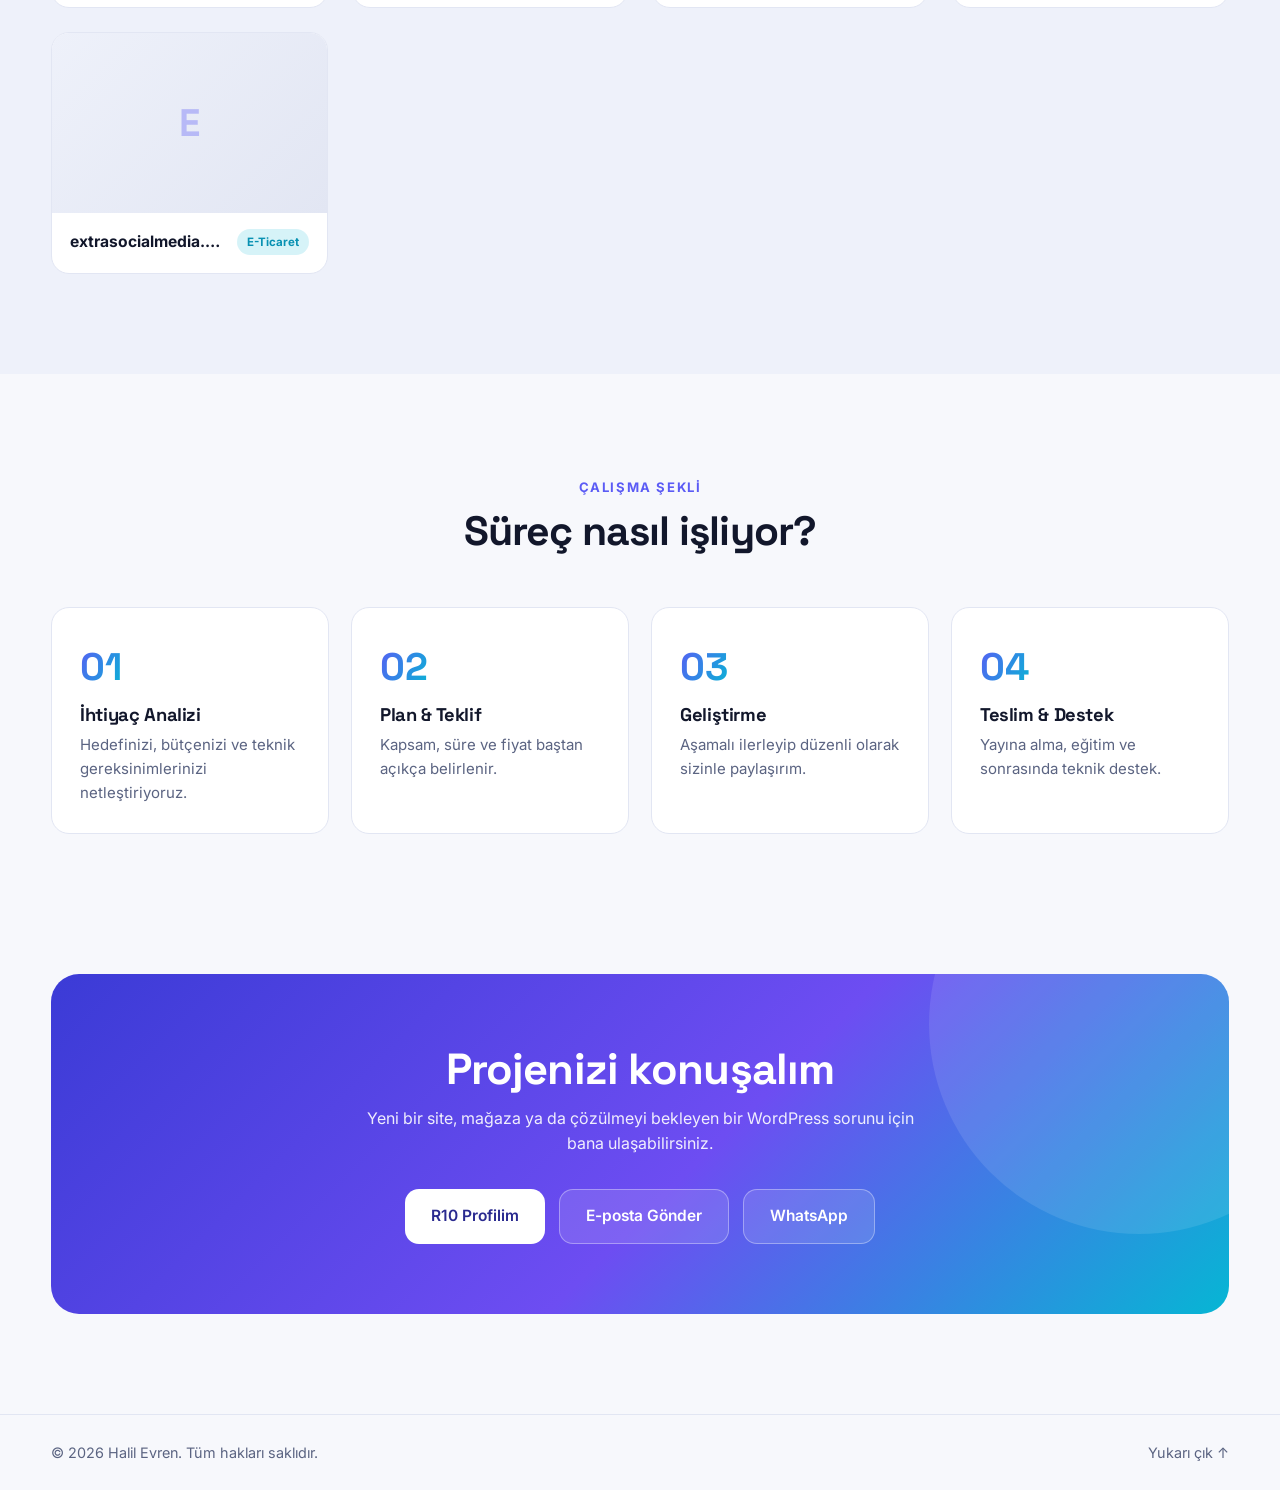
==== commit 1d5635b4: "Update index.html" ====
--- a/index.html
+++ b/index.html
@@ -44,9 +44,9 @@
         <a href="#referanslar" class="btn">Referanslarıma Göz At →</a>
         <a href="#iletisim" class="btn btn-ghost">Teklif Alın</a>
       </div>
-      <ul class="trust">
+   <ul class="trust">
         <li><b>10+</b><span>yıl deneyim</span></li>
-        <li><b data-count="total">0</b><span>canlı referans</span></li>
+        <li><b>100+</b><span>referans</span></li>
         <li><b>XML</b><span>import / export</span></li>
       </ul>
     </div>
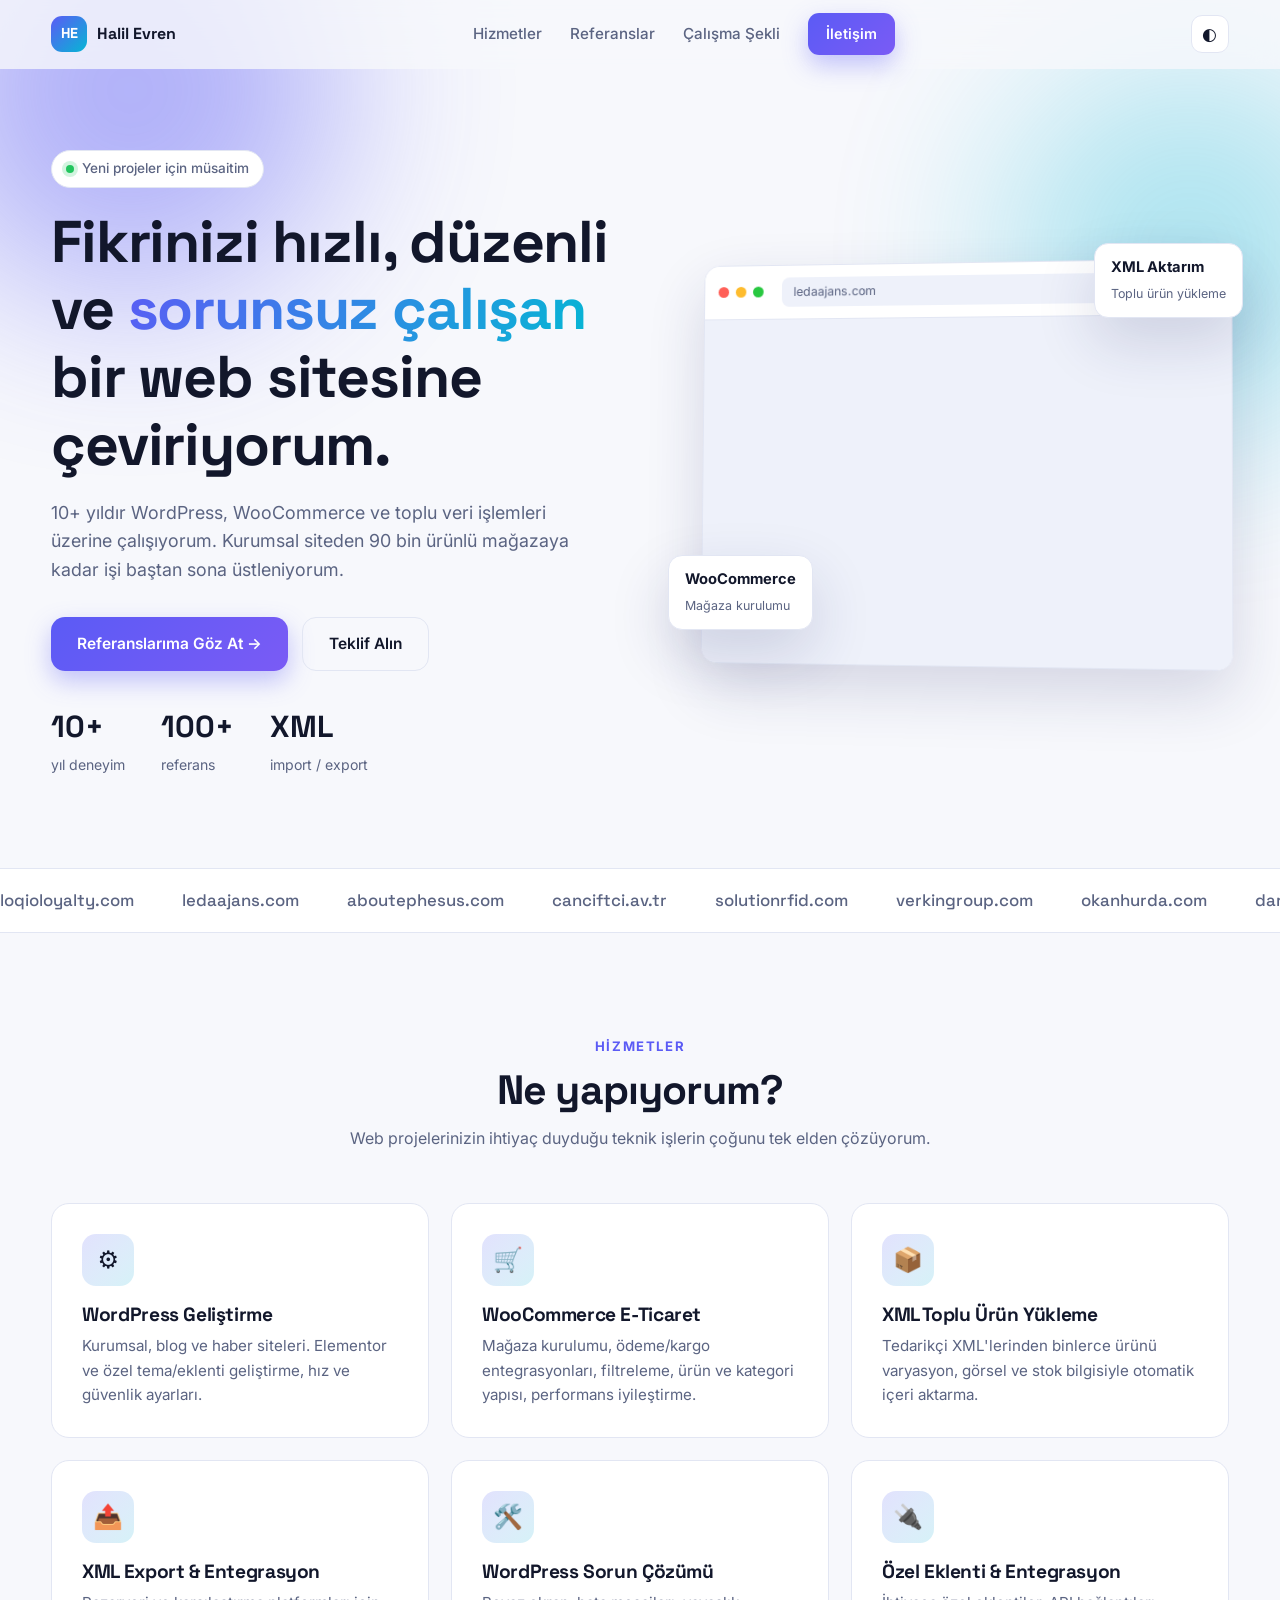
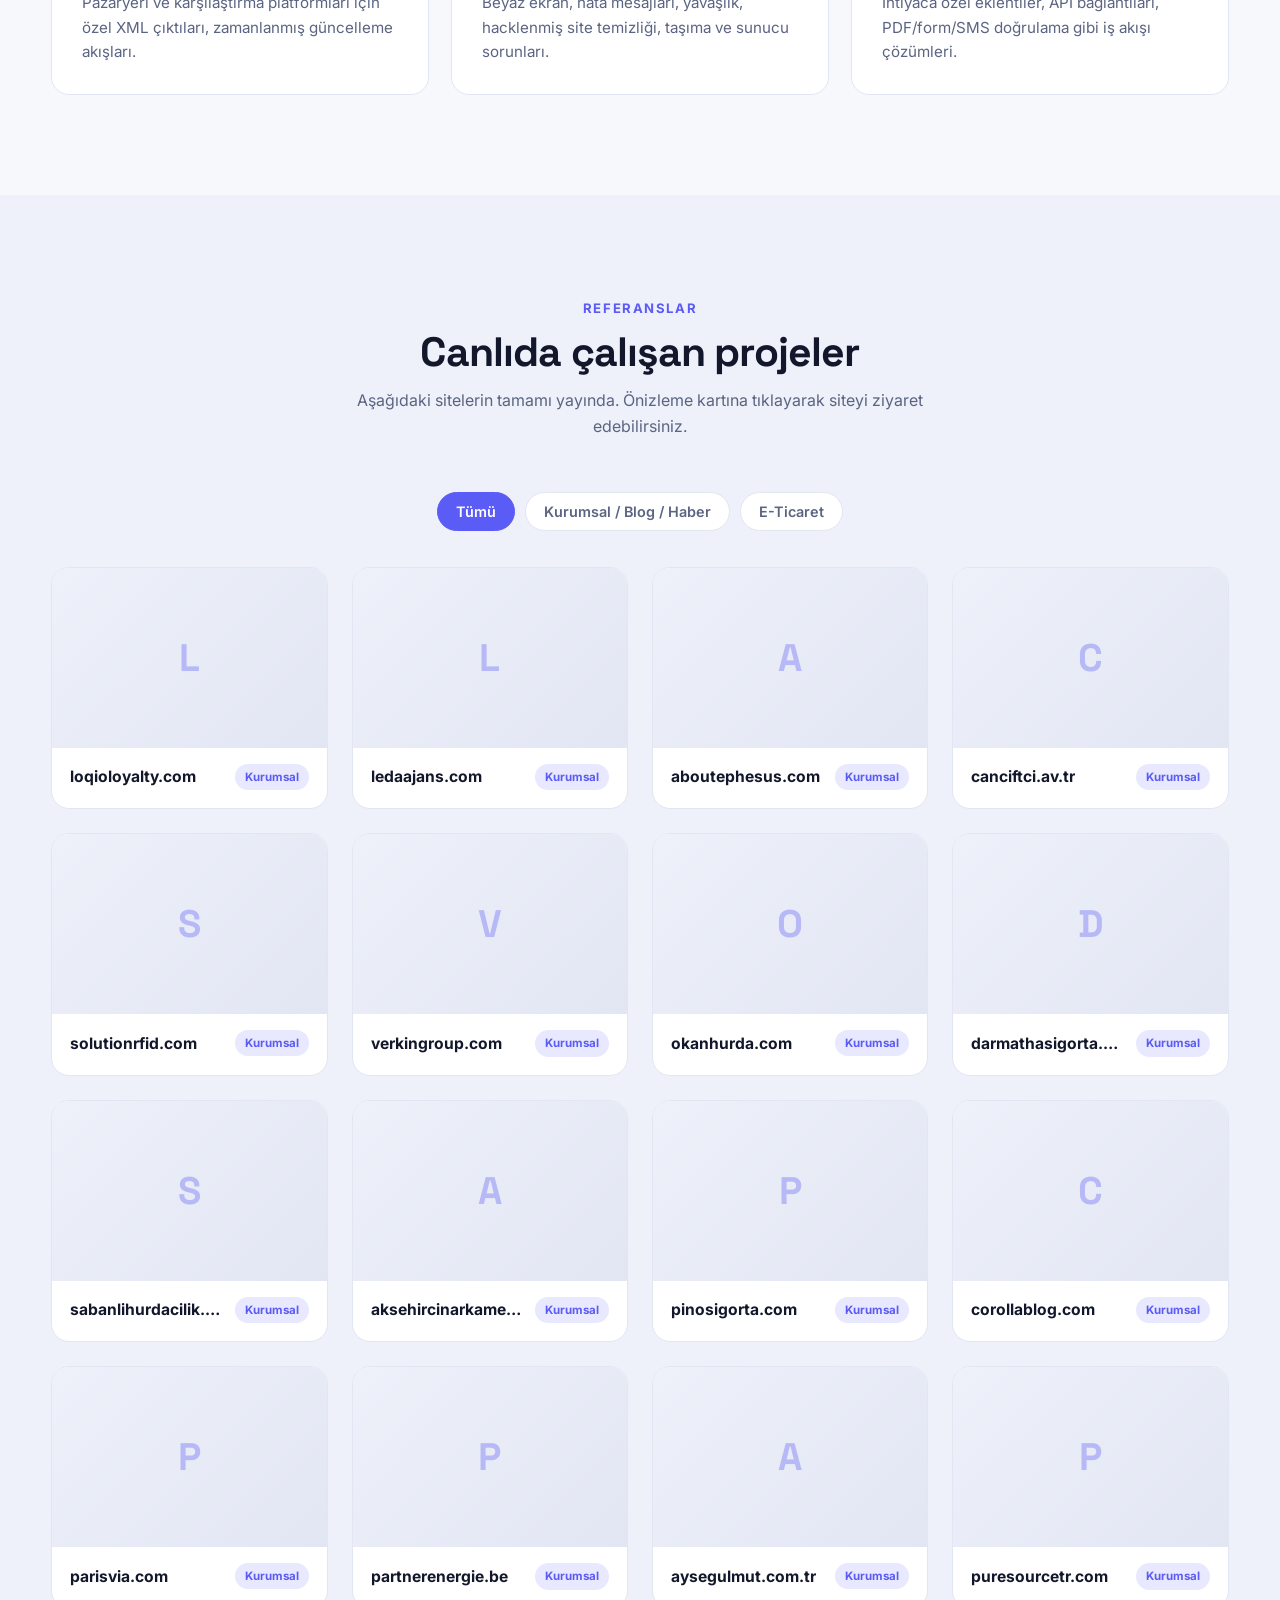
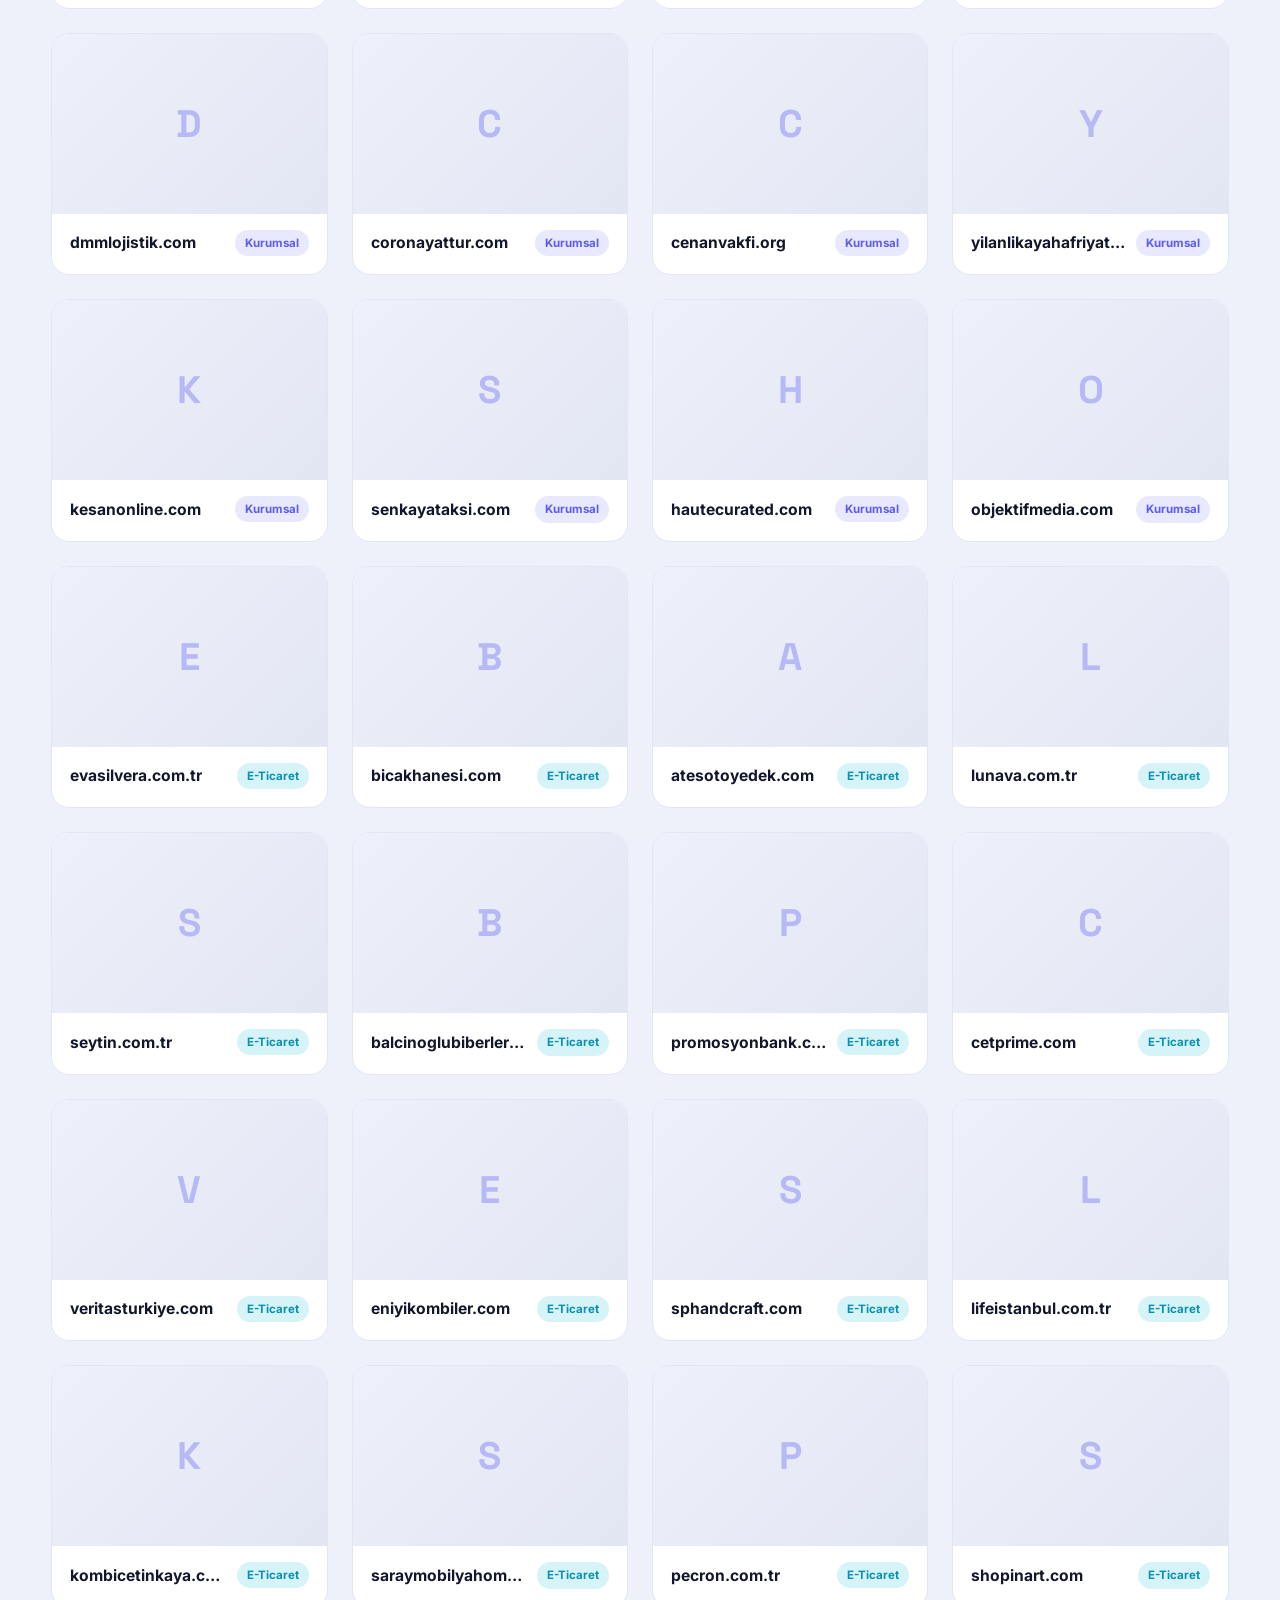
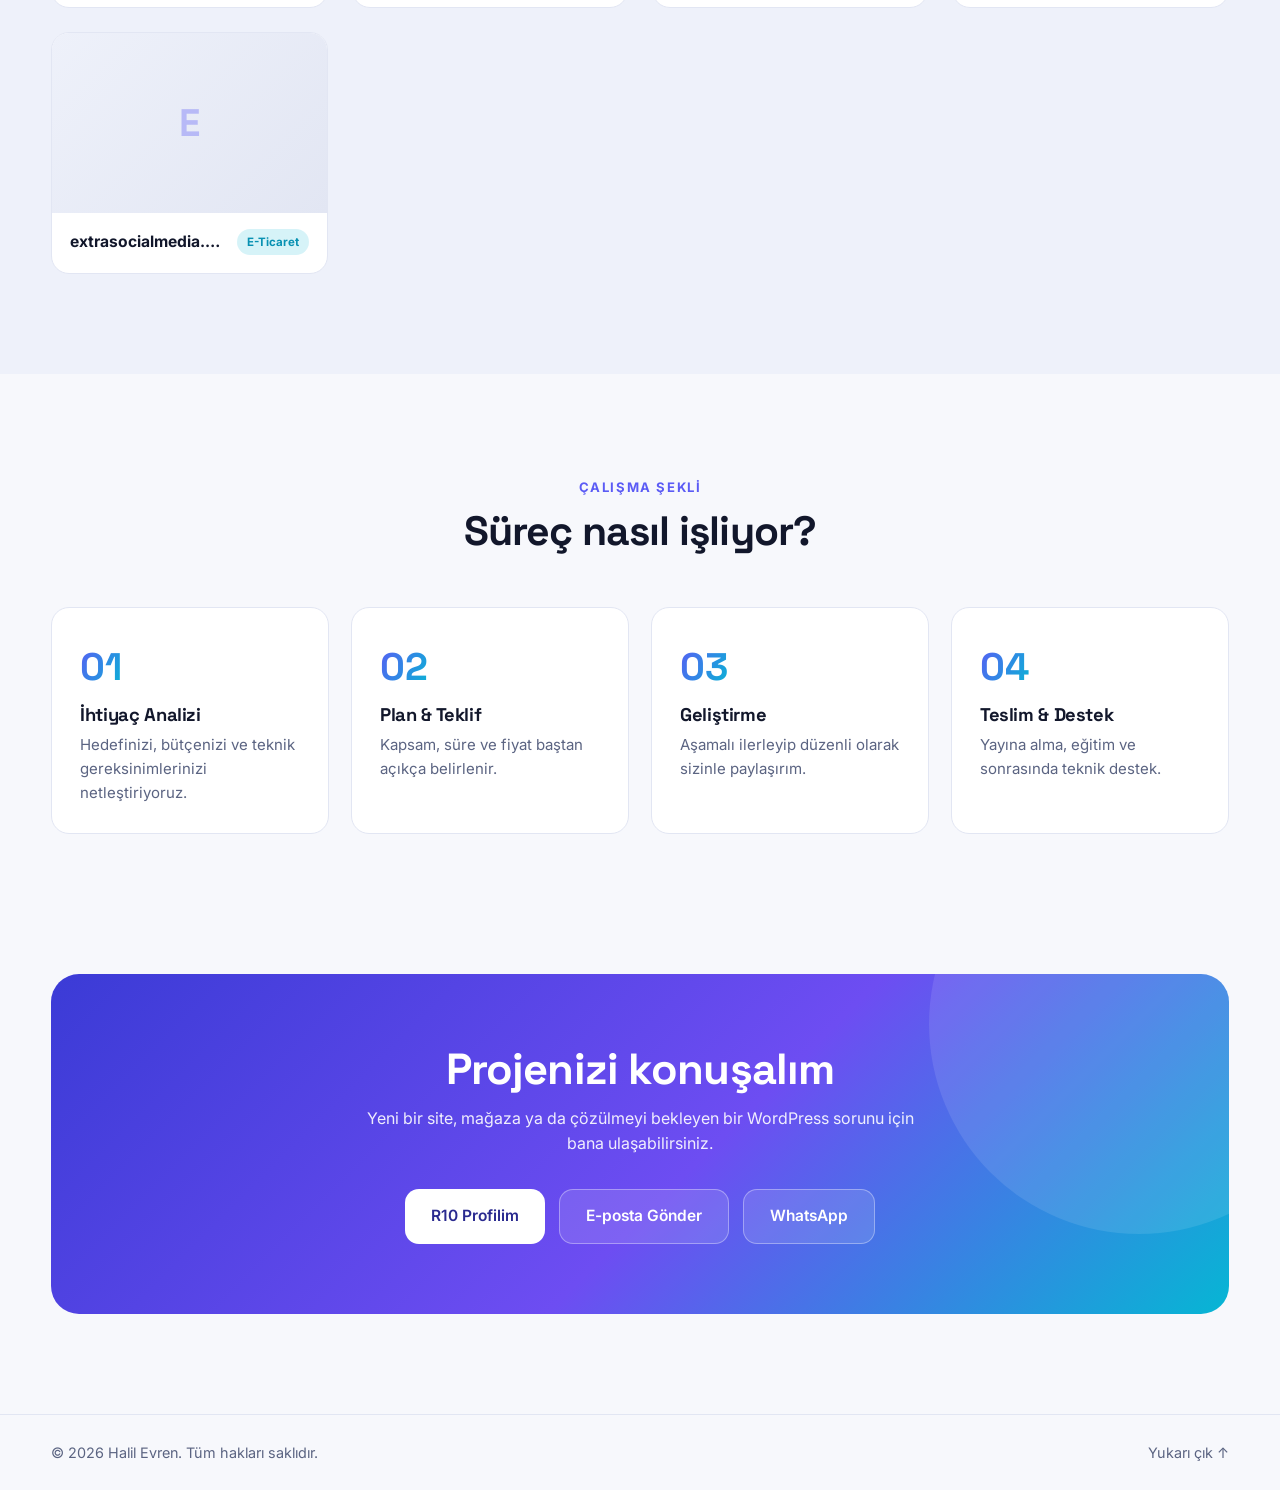
==== commit edf70120: "Update index.html" ====
--- a/index.html
+++ b/index.html
@@ -122,9 +122,9 @@
     </div>
 
     <div class="filters" id="filters">
-      <button class="chip active" data-f="all">Tümü <em data-count="total">0</em></button>
-      <button class="chip" data-f="kurumsal">Kurumsal / Blog / Haber <em data-count="kurumsal">0</em></button>
-      <button class="chip" data-f="eticaret">E-Ticaret <em data-count="eticaret">0</em></button>
+      <button class="chip active" data-f="all">Tümü</button>
+      <button class="chip" data-f="kurumsal">Kurumsal / Blog / Haber</button>
+      <button class="chip" data-f="eticaret">E-Ticaret</button>
     </div>
 
     <div class="grid" id="grid"></div>
